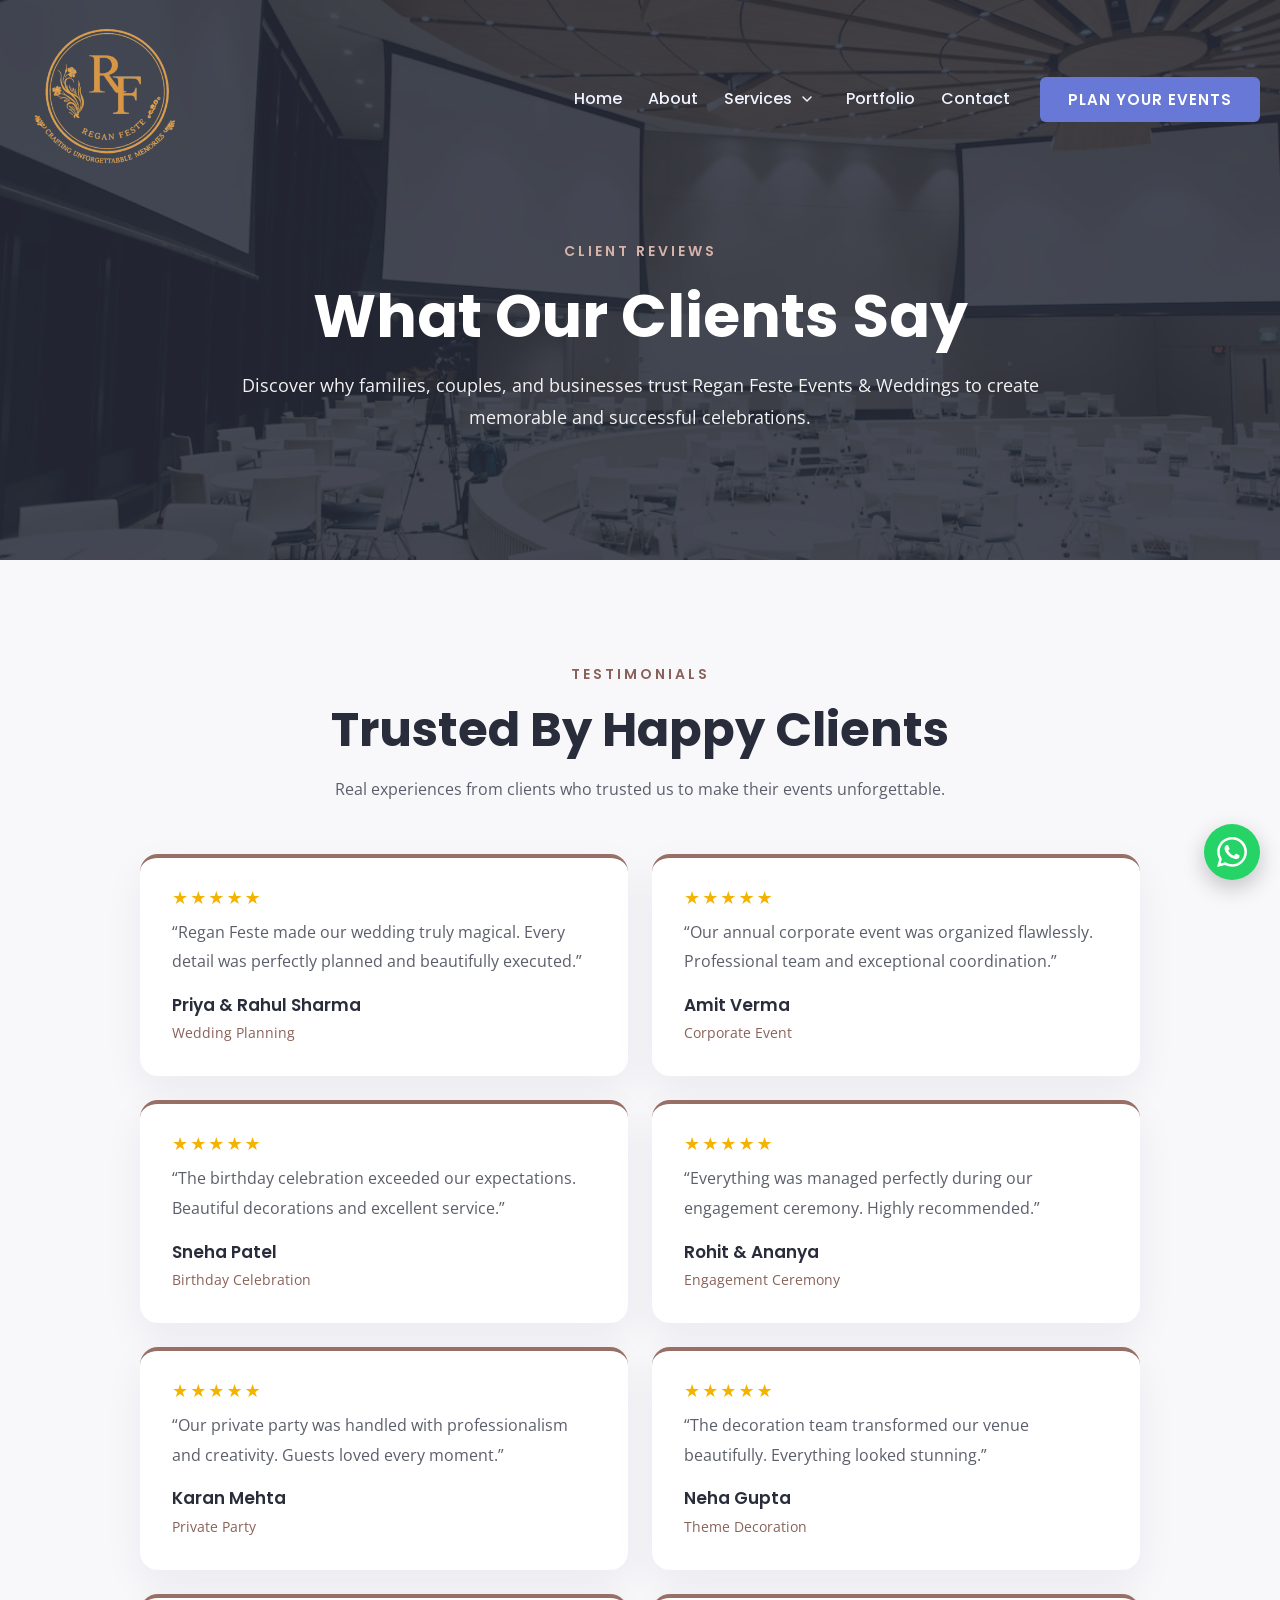
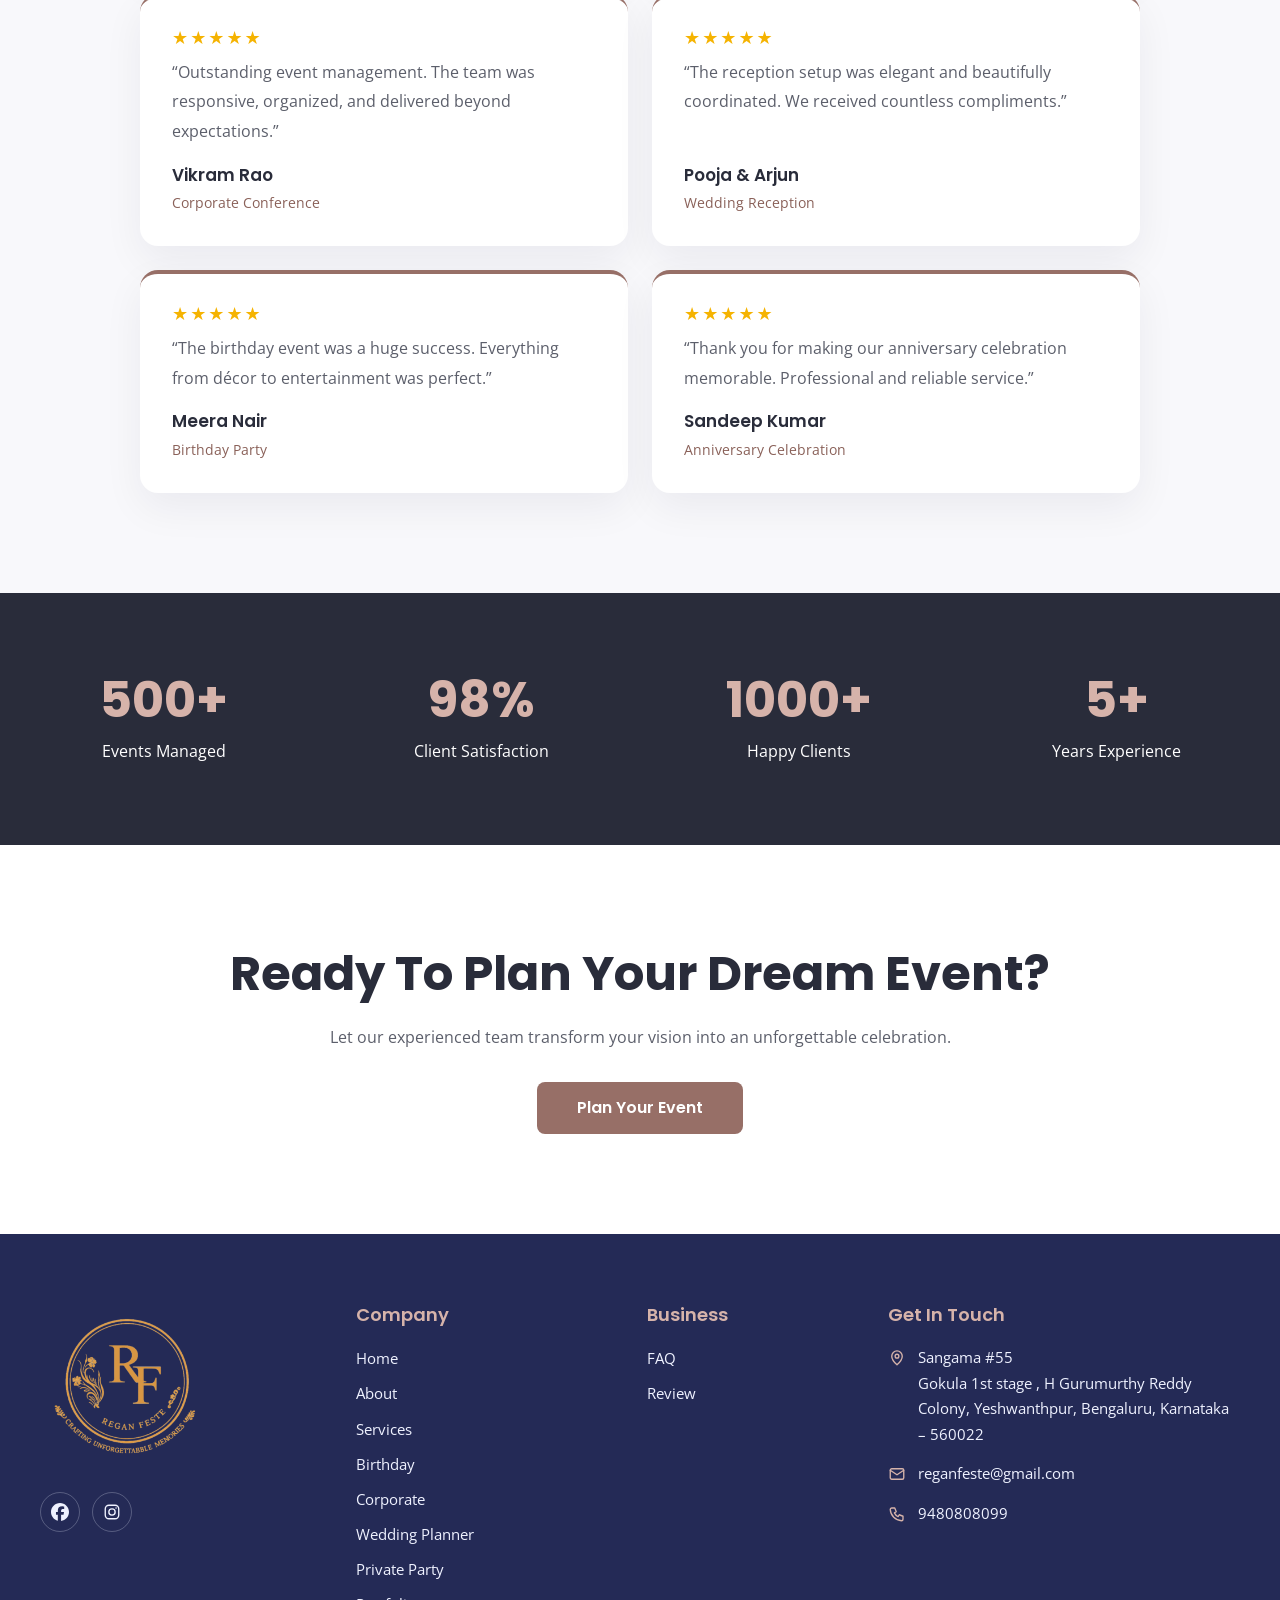
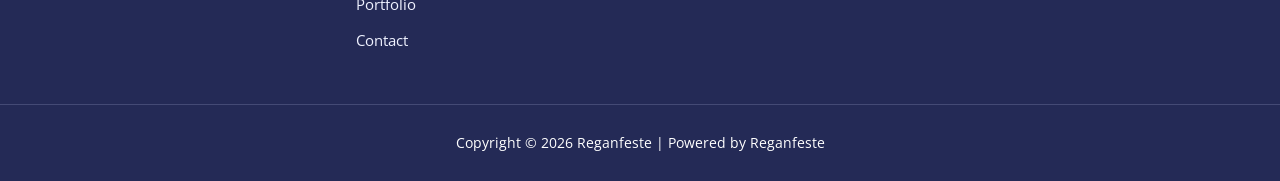
==== review-page/index.html @ 0d7204aa "first commit" ====
<!DOCTYPE html>
<html lang="en">
<head>
  <meta charset="UTF-8">
  <meta name="viewport" content="width=device-width, initial-scale=1">
  <title>Client Reviews | Regan Feste Events &amp; Weddings</title>
  <meta name="description" content="Read client reviews of Regan Feste Events &amp; Weddings – discover why families, couples, and businesses trust us to create memorable and successful celebrations.">
  <link rel="canonical" href="https://reganfeste.in/review-page/">
  <meta name="theme-color" content="#242a56">

  <meta property="og:type" content="website">
  <meta property="og:site_name" content="Reganfeste">
  <meta property="og:url" content="https://reganfeste.in/review-page/">
  <meta property="og:title" content="Client Reviews | Regan Feste Events &amp; Weddings">
  <meta property="og:description" content="Discover why families, couples, and businesses trust Regan Feste Events &amp; Weddings to create memorable and successful celebrations.">
  <meta property="og:image" content="../assets/images/corporate/corporate-solutions.jpg">

  <link rel="icon" type="image/png" href="../assets/images/logo-reganfeste-150.png">
  <link rel="apple-touch-icon" href="../assets/images/logo-reganfeste-150.png">

  <link rel="preconnect" href="https://fonts.googleapis.com">
  <link rel="preconnect" href="https://fonts.gstatic.com" crossorigin>
  <link href="https://fonts.googleapis.com/css2?family=Open+Sans:wght@400;600&family=Poppins:wght@500;600;700&display=swap" rel="stylesheet">

  <link rel="preload" as="image" href="../assets/images/corporate/corporate-solutions.jpg">
  <link rel="stylesheet" href="../css/style.css">
  <script>document.documentElement.classList.add('js');</script>
</head>
<body>
  <a class="skip-link" href="#main">Skip to content</a>

  <!-- ================= HEADER ================= -->
  <header class="site-header" id="top">
    <div class="container header-inner">
      <a class="brand" href="../index.html" aria-label="Regan Feste – home">
        <img src="../assets/images/logo-reganfeste.png" width="300" height="300" alt="Regan Feste logo – Crafting Unforgettable Memories">
      </a>

      <nav class="main-nav" id="main-nav" aria-label="Primary">
        <div class="nav-panel-head">
          <img src="../assets/images/logo-reganfeste-150.png" width="150" height="150" alt="" class="nav-panel-logo">
          <button class="nav-close" type="button" aria-label="Close menu">
            <svg viewBox="0 0 24 24" aria-hidden="true"><path d="M6 6l12 12M18 6L6 18"/></svg>
          </button>
        </div>
        <ul class="nav-list">
          <li><a href="../index.html">Home</a></li>
          <li><a href="../about.html">About</a></li>
          <li class="has-dropdown">
            <a href="../index.html#services">Services</a>
            <button class="dropdown-toggle" type="button" aria-expanded="false" aria-controls="services-menu" aria-label="Show Services submenu">
              <svg viewBox="0 0 24 24" aria-hidden="true"><path d="M6 9l6 6 6-6"/></svg>
            </button>
            <ul class="dropdown" id="services-menu">
              <li><a href="../birthday.html">Birthday</a></li>
              <li><a href="../corporate.html">Corporate</a></li>
              <li><a href="../wedding-planner/">Wedding Planner</a></li>
              <li><a href="../private-party.html">Private Party</a></li>
            </ul>
          </li>
          <li><a href="../portfolio.html">Portfolio</a></li>
          <li><a href="../contact.html">Contact</a></li>
        </ul>
        <a class="btn btn-primary nav-cta" href="../contact.html">Plan Your Events</a>
      </nav>

      <button class="nav-toggle" type="button" aria-expanded="false" aria-controls="main-nav" aria-label="Open menu">
        <span></span><span></span><span></span>
      </button>
    </div>
  </header>
  <div class="nav-backdrop" hidden></div>

        <main id="main">

    <!-- ================= REVIEWS HERO ================= -->
    <section class="service-hero service-hero--reviews" aria-labelledby="reviews-title">
      <div class="service-hero-content">
        <span class="eyebrow eyebrow-on-dark">CLIENT REVIEWS</span>
        <h1 id="reviews-title">What Our Clients Say</h1>
        <p>Discover why families, couples, and businesses trust Regan Feste Events &amp; Weddings to create memorable and successful celebrations.</p>
      </div>
    </section>

    <!-- ================= TESTIMONIALS ================= -->
    <section class="reviews-section" aria-labelledby="trusted-title">
      <div class="container">
        <header class="section-title reveal">
          <span class="eyebrow">TESTIMONIALS</span>
          <h2 id="trusted-title">Trusted By Happy Clients</h2>
          <p>Real experiences from clients who trusted us to make their events unforgettable.</p>
        </header>
        <div class="review-grid">
          <figure class="review-card reveal" style="--d:0">
            <p class="review-stars" role="img" aria-label="Rated 5 out of 5">★★★★★</p>
            <blockquote class="review-text"><p>&ldquo;Regan Feste made our wedding truly magical. Every detail was perfectly planned and beautifully executed.&rdquo;</p></blockquote>
            <figcaption>
              <h3 class="review-author">Priya &amp; Rahul Sharma</h3>
              <span class="review-category">Wedding Planning</span>
            </figcaption>
          </figure>
          <figure class="review-card reveal" style="--d:1">
            <p class="review-stars" role="img" aria-label="Rated 5 out of 5">★★★★★</p>
            <blockquote class="review-text"><p>&ldquo;Our annual corporate event was organized flawlessly. Professional team and exceptional coordination.&rdquo;</p></blockquote>
            <figcaption>
              <h3 class="review-author">Amit Verma</h3>
              <span class="review-category">Corporate Event</span>
            </figcaption>
          </figure>
          <figure class="review-card reveal" style="--d:0">
            <p class="review-stars" role="img" aria-label="Rated 5 out of 5">★★★★★</p>
            <blockquote class="review-text"><p>&ldquo;The birthday celebration exceeded our expectations. Beautiful decorations and excellent service.&rdquo;</p></blockquote>
            <figcaption>
              <h3 class="review-author">Sneha Patel</h3>
              <span class="review-category">Birthday Celebration</span>
            </figcaption>
          </figure>
          <figure class="review-card reveal" style="--d:1">
            <p class="review-stars" role="img" aria-label="Rated 5 out of 5">★★★★★</p>
            <blockquote class="review-text"><p>&ldquo;Everything was managed perfectly during our engagement ceremony. Highly recommended.&rdquo;</p></blockquote>
            <figcaption>
              <h3 class="review-author">Rohit &amp; Ananya</h3>
              <span class="review-category">Engagement Ceremony</span>
            </figcaption>
          </figure>
          <figure class="review-card reveal" style="--d:0">
            <p class="review-stars" role="img" aria-label="Rated 5 out of 5">★★★★★</p>
            <blockquote class="review-text"><p>&ldquo;Our private party was handled with professionalism and creativity. Guests loved every moment.&rdquo;</p></blockquote>
            <figcaption>
              <h3 class="review-author">Karan Mehta</h3>
              <span class="review-category">Private Party</span>
            </figcaption>
          </figure>
          <figure class="review-card reveal" style="--d:1">
            <p class="review-stars" role="img" aria-label="Rated 5 out of 5">★★★★★</p>
            <blockquote class="review-text"><p>&ldquo;The decoration team transformed our venue beautifully. Everything looked stunning.&rdquo;</p></blockquote>
            <figcaption>
              <h3 class="review-author">Neha Gupta</h3>
              <span class="review-category">Theme Decoration</span>
            </figcaption>
          </figure>
          <figure class="review-card reveal" style="--d:0">
            <p class="review-stars" role="img" aria-label="Rated 5 out of 5">★★★★★</p>
            <blockquote class="review-text"><p>&ldquo;Outstanding event management. The team was responsive, organized, and delivered beyond expectations.&rdquo;</p></blockquote>
            <figcaption>
              <h3 class="review-author">Vikram Rao</h3>
              <span class="review-category">Corporate Conference</span>
            </figcaption>
          </figure>
          <figure class="review-card reveal" style="--d:1">
            <p class="review-stars" role="img" aria-label="Rated 5 out of 5">★★★★★</p>
            <blockquote class="review-text"><p>&ldquo;The reception setup was elegant and beautifully coordinated. We received countless compliments.&rdquo;</p></blockquote>
            <figcaption>
              <h3 class="review-author">Pooja &amp; Arjun</h3>
              <span class="review-category">Wedding Reception</span>
            </figcaption>
          </figure>
          <figure class="review-card reveal" style="--d:0">
            <p class="review-stars" role="img" aria-label="Rated 5 out of 5">★★★★★</p>
            <blockquote class="review-text"><p>&ldquo;The birthday event was a huge success. Everything from décor to entertainment was perfect.&rdquo;</p></blockquote>
            <figcaption>
              <h3 class="review-author">Meera Nair</h3>
              <span class="review-category">Birthday Party</span>
            </figcaption>
          </figure>
          <figure class="review-card reveal" style="--d:1">
            <p class="review-stars" role="img" aria-label="Rated 5 out of 5">★★★★★</p>
            <blockquote class="review-text"><p>&ldquo;Thank you for making our anniversary celebration memorable. Professional and reliable service.&rdquo;</p></blockquote>
            <figcaption>
              <h3 class="review-author">Sandeep Kumar</h3>
              <span class="review-category">Anniversary Celebration</span>
            </figcaption>
          </figure>
        </div>
      </div>
    </section>

    <!-- ================= STATISTICS ================= -->
    <section class="review-stats" aria-label="Regan Feste in numbers">
      <dl class="container review-stats-grid">
        <div class="review-stat reveal" style="--d:0">
          <dt>Events Managed</dt>
          <dd>500+</dd>
        </div>
        <div class="review-stat reveal" style="--d:1">
          <dt>Client Satisfaction</dt>
          <dd>98%</dd>
        </div>
        <div class="review-stat reveal" style="--d:2">
          <dt>Happy Clients</dt>
          <dd>1000+</dd>
        </div>
        <div class="review-stat reveal" style="--d:3">
          <dt>Years Experience</dt>
          <dd>5+</dd>
        </div>
      </dl>
    </section>

    <!-- ================= CTA ================= -->
    <section class="review-cta" aria-labelledby="review-cta-title">
      <div class="container reveal">
        <h2 id="review-cta-title">Ready To Plan Your Dream Event?</h2>
        <p>Let our experienced team transform your vision into an unforgettable celebration.</p>
        <a class="btn btn-accent btn-sentence" href="../contact.html">Plan Your Event</a>
      </div>
    </section>
  </main>

  <!-- ================= FOOTER ================= -->
  <footer class="site-footer">
    <div class="container footer-grid">
      <div class="footer-brand">
        <a href="../index.html" aria-label="Regan Feste – home">
          <img src="../assets/images/logo-reganfeste.png" width="300" height="300" alt="Regan Feste logo" loading="lazy">
        </a>
        <ul class="social" aria-label="Social media">
          <li>
            <a href="https://www.facebook.com/reganfeste/?rdid=h6f2K1S5hXUzIHAX" target="_blank" rel="noopener noreferrer" aria-label="Regan Feste on Facebook">
              <svg viewBox="0 0 24 24" aria-hidden="true" class="fill"><path d="M9.101 23.691v-7.98H6.627v-3.667h2.474v-1.58c0-4.085 1.848-5.978 5.858-5.978.401 0 .955.042 1.468.103a8.68 8.68 0 0 1 1.141.195v3.325a8.623 8.623 0 0 0-.653-.036 26.805 26.805 0 0 0-.733-.009c-.707 0-1.259.096-1.675.309a1.686 1.686 0 0 0-.679.622c-.258.42-.374.995-.374 1.752v1.297h3.919l-.386 2.103-.287 1.564h-3.246v8.245C19.396 23.238 24 18.179 24 12.044c0-6.627-5.373-12-12-12s-12 5.373-12 12c0 5.628 3.874 10.35 9.101 11.647Z"/></svg>
            </a>
          </li>
          <li>
            <a href="https://www.instagram.com/reganfeste.events?utm_source=qr&amp;igsh=cGJrNzNneGJlZGYz" target="_blank" rel="noopener noreferrer" aria-label="Regan Feste on Instagram">
              <svg viewBox="0 0 24 24" aria-hidden="true"><rect x="3" y="3" width="18" height="18" rx="5"/><circle cx="12" cy="12" r="4.2"/><circle cx="17.4" cy="6.6" r="1" class="dot"/></svg>
            </a>
          </li>
        </ul>
      </div>

      <nav class="footer-col" aria-labelledby="ft-company">
        <h2 id="ft-company">Company</h2>
        <ul>
          <li><a href="../index.html">Home</a></li>
          <li><a href="../about.html">About</a></li>
          <li><a href="../index.html#services">Services</a></li>
          <li><a href="../birthday.html">Birthday</a></li>
          <li><a href="../corporate.html">Corporate</a></li>
          <li><a href="../wedding-planner/">Wedding Planner</a></li>
          <li><a href="../private-party.html">Private Party</a></li>
          <li><a href="../portfolio.html">Portfolio</a></li>
          <li><a href="../contact.html">Contact</a></li>
        </ul>
      </nav>

      <nav class="footer-col" aria-labelledby="ft-business">
        <h2 id="ft-business">Business</h2>
        <ul>
          <li><a href="../faq.html">FAQ</a></li>
          <li><a href="./" aria-current="page">Review</a></li>
        </ul>
      </nav>

      <div class="footer-col">
        <h2>Get In Touch</h2>
        <address>
          <p class="contact-line">
            <svg viewBox="0 0 24 24" aria-hidden="true"><path d="M12 21s-7-6.2-7-11.5A7 7 0 0 1 19 9.5C19 14.8 12 21 12 21z"/><circle cx="12" cy="9.5" r="2.5"/></svg>
            <span>Sangama #55<br>Gokula 1st stage , H Gurumurthy Reddy Colony, Yeshwanthpur, Bengaluru, Karnataka – 560022</span>
          </p>
          <p class="contact-line">
            <svg viewBox="0 0 24 24" aria-hidden="true"><rect x="3" y="5" width="18" height="14" rx="2"/><path d="M3 7l9 6 9-6"/></svg>
            <a href="mailto:reganfeste@gmail.com">reganfeste@gmail.com</a>
          </p>
          <p class="contact-line">
            <svg viewBox="0 0 24 24" aria-hidden="true"><path d="M5 4h4l2 5-2.5 1.5a11 11 0 0 0 5 5L15 13l5 2v4a2 2 0 0 1-2 2A16 16 0 0 1 3 6a2 2 0 0 1 2-2"/></svg>
            <a href="tel:+919480808099">9480808099</a>
          </p>
        </address>
      </div>
    </div>

    <div class="footer-bottom">
      <div class="container">
        <p>Copyright © 2026 Reganfeste | Powered by Reganfeste</p>
      </div>
    </div>
  </footer>

  <!-- ================= FLOATING WHATSAPP ================= -->
  <a class="whatsapp-float" href="https://api.whatsapp.com/send?phone=919480808099&amp;text=Hello%20Regan%20Feste,%20I%20am%20interested%20in%20your%20event%20services." target="_blank" rel="noopener" aria-label="Chat with Regan Feste on WhatsApp">
    <svg viewBox="0 0 24 24" aria-hidden="true"><path d="M17.472 14.382c-.297-.149-1.758-.867-2.03-.967-.273-.099-.471-.148-.67.15-.197.297-.767.966-.94 1.164-.173.199-.347.223-.644.075-.297-.15-1.255-.463-2.39-1.475-.883-.788-1.48-1.761-1.653-2.059-.173-.297-.018-.458.13-.606.134-.133.298-.347.446-.52.149-.174.198-.298.298-.497.099-.198.05-.371-.025-.52-.075-.149-.669-1.612-.916-2.207-.242-.579-.487-.5-.669-.51-.173-.008-.371-.01-.57-.01-.198 0-.52.074-.792.372-.272.297-1.04 1.016-1.04 2.479 0 1.462 1.065 2.875 1.213 3.074.149.198 2.096 3.2 5.077 4.487.709.306 1.262.489 1.694.625.712.227 1.36.195 1.871.118.571-.085 1.758-.719 2.006-1.413.248-.694.248-1.289.173-1.413-.074-.124-.272-.198-.57-.347m-5.421 7.403h-.004a9.87 9.87 0 0 1-5.031-1.378l-.361-.214-3.741.982.998-3.648-.235-.374a9.86 9.86 0 0 1-1.51-5.26c.001-5.45 4.436-9.884 9.888-9.884 2.64 0 5.122 1.03 6.988 2.898a9.825 9.825 0 0 1 2.893 6.994c-.003 5.45-4.437 9.884-9.885 9.884m8.413-18.297A11.815 11.815 0 0 0 12.05 0C5.495 0 .16 5.335.157 11.892c0 2.096.547 4.142 1.588 5.945L.057 24l6.305-1.654a11.882 11.882 0 0 0 5.683 1.448h.005c6.554 0 11.89-5.335 11.893-11.893a11.821 11.821 0 0 0-3.48-8.413Z"/></svg>
  </a>

  <script src="../js/script.js" defer></script>
</body>
</html>
---- css/style.css ----
/* =========================================================
   Regan Feste – Homepage
   Colours taken from the live site's theme palette
   ========================================================= */

:root {
  --rf-navy: #242a56;        /* hero overlay, footer */
  --rf-dark: #292c3a;        /* headings, CTA, card overlays */
  --rf-ink: #0e0e30;         /* deepest navy */
  --rf-light: #f8f8fb;       /* soft section background */
  --rf-tint: #eff2ff;        /* light text on navy */
  --rf-accent: #976f67;      /* dusty rose – buttons, borders */
  --rf-accent-text: #8a6159; /* accent for small text on light bg (AA contrast) */
  --rf-accent-soft: #d6b3aa; /* accent for text on dark bg */
  --rf-button: #6878d6;      /* periwinkle header button */
  --rf-button-hover: #4d61d6;
  --rf-whatsapp: #25d366;
  --rf-white: #ffffff;
  --rf-text: #5c5f6b;
  --rf-border: #e3e3ea;

  --font-head: 'Poppins', system-ui, -apple-system, 'Segoe UI', sans-serif;
  --font-body: 'Open Sans', system-ui, -apple-system, 'Segoe UI', sans-serif;

  --radius-lg: 18px;
  --radius-md: 14px;
  --radius-sm: 8px;
  --shadow-soft: 0 15px 40px rgba(20, 22, 45, .06);
  --ease: cubic-bezier(.22, .61, .36, 1);

  --section-y: 100px;
}

/* ---------- Base ---------- */
*, *::before, *::after { box-sizing: border-box; }

html { scroll-behavior: smooth; -webkit-text-size-adjust: 100%; }

body {
  margin: 0;
  font-family: var(--font-body);
  font-size: 16px;
  line-height: 1.7;
  color: var(--rf-text);
  background: var(--rf-white);
  overflow-x: hidden;
}
body.nav-open { overflow: hidden; }

img, svg { display: block; max-width: 100%; }
img { height: auto; }

h1, h2, h3, h4 {
  font-family: var(--font-head);
  color: var(--rf-dark);
  line-height: 1.2;
  margin: 0;
}

p { margin: 0; }
a { color: inherit; }
ul { list-style: none; margin: 0; padding: 0; }

:focus-visible {
  outline: 2px solid var(--rf-button);
  outline-offset: 3px;
  border-radius: 4px;
}

.sr-only {
  position: absolute !important;
  width: 1px; height: 1px;
  padding: 0; margin: -1px;
  overflow: hidden; clip: rect(0 0 0 0);
  white-space: nowrap; border: 0;
}

.skip-link {
  position: absolute;
  left: 16px; top: -60px;
  z-index: 1000;
  padding: 10px 18px;
  background: var(--rf-white);
  color: var(--rf-dark);
  font-weight: 600;
  border-radius: var(--radius-sm);
  text-decoration: none;
  transition: top .2s;
}
.skip-link:focus { top: 16px; }

.container {
  width: calc(100% - 40px);
  max-width: 1300px;
  margin-inline: auto;
}

.section { padding-block: var(--section-y); }
.center { text-align: center; }

/* ---------- Buttons ---------- */
.btn {
  display: inline-flex;
  align-items: center;
  justify-content: center;
  gap: .5em;
  padding: 16px 34px;
  border: 0;
  border-radius: 6px;
  font-family: var(--font-head);
  font-size: 15px;
  font-weight: 600;
  line-height: 1;
  letter-spacing: 1px;
  text-transform: uppercase;
  text-decoration: none;
  cursor: pointer;
  transition: background-color .3s var(--ease), color .3s var(--ease), transform .3s var(--ease), box-shadow .3s var(--ease);
}
.btn:hover { transform: translateY(-2px); }

.btn-primary { background: var(--rf-button); color: var(--rf-white); }
.btn-primary:hover { background: var(--rf-white); color: var(--rf-navy); }

.btn-accent { background: var(--rf-accent); color: var(--rf-white); }
.btn-accent:hover { background: #825c55; box-shadow: 0 10px 24px rgba(151, 111, 103, .3); }

.btn-whatsapp {
  background: var(--rf-whatsapp);
  color: var(--rf-white);
  border-radius: var(--radius-sm);
  text-transform: none;
  letter-spacing: 0;
  font-size: 16px;
  padding: 17px 36px;
}
.btn-whatsapp:hover { background: #1fbb5a; box-shadow: 0 10px 26px rgba(37, 211, 102, .35); }

.btn-block { width: 100%; }

/* ---------- Section titles ---------- */
.section-title {
  text-align: center;
  max-width: 900px;
  margin: 0 auto 60px;
}
.section-title h2 {
  font-size: 48px;
  font-weight: 700;
  margin: 14px 0 16px;
}
.section-title p { max-width: 760px; margin-inline: auto; color: var(--rf-text); line-height: 1.8; }

.eyebrow {
  display: inline-block;
  font-family: var(--font-head);
  font-size: 14px;
  font-weight: 600;
  letter-spacing: 3px;
  text-transform: uppercase;
  color: var(--rf-accent-text);
}
.eyebrow-on-dark { color: var(--rf-accent-soft); }

/* =========================================================
   HEADER
   ========================================================= */
.site-header {
  position: absolute;
  inset: 0 0 auto 0;
  z-index: 50;
  padding-top: 14px;
}
.header-inner {
  display: flex;
  align-items: center;
  justify-content: space-between;
  gap: 24px;
  max-width: 1400px;
}

.brand { flex-shrink: 0; display: block; line-height: 0; }
.brand img { width: 200px; height: auto; }

.main-nav {
  display: flex;
  align-items: center;
  gap: 40px;
}
.nav-panel-head { display: none; }

.nav-list {
  display: flex;
  align-items: center;
  gap: 34px;
}
.nav-list > li { position: relative; display: flex; align-items: center; }
.nav-list > li > a {
  font-family: var(--font-head);
  font-size: 16px;
  font-weight: 500;
  color: var(--rf-tint);
  text-decoration: none;
  padding: 10px 0;
  position: relative;
  transition: color .25s;
}
.nav-list > li > a::after {
  content: "";
  position: absolute;
  left: 0; right: 0; bottom: 4px;
  height: 2px;
  background: var(--rf-accent-soft);
  transform: scaleX(0);
  transform-origin: left;
  transition: transform .3s var(--ease);
}
.nav-list > li > a:hover,
.nav-list > li > a[aria-current="page"] { color: var(--rf-white); }
.nav-list > li > a:hover::after,
.nav-list > li > a[aria-current="page"]::after { transform: scaleX(1); }

.dropdown-toggle {
  display: inline-grid;
  place-items: center;
  width: 26px; height: 26px;
  margin-left: 2px;
  padding: 0;
  background: none;
  border: 0;
  color: var(--rf-tint);
  cursor: pointer;
  border-radius: 4px;
}
.dropdown-toggle svg,
.nav-close svg {
  width: 16px; height: 16px;
  fill: none; stroke: currentColor; stroke-width: 2.2; stroke-linecap: round; stroke-linejoin: round;
  transition: transform .3s var(--ease);
}
.has-dropdown.is-open .dropdown-toggle svg { transform: rotate(180deg); }

.dropdown {
  position: absolute;
  top: calc(100% + 6px);
  left: -18px;
  min-width: 220px;
  padding: 10px 0;
  background: var(--rf-white);
  border-radius: 10px;
  box-shadow: 0 18px 40px rgba(14, 14, 48, .18);
  opacity: 0;
  visibility: hidden;
  transform: translateY(8px);
  transition: opacity .25s var(--ease), transform .25s var(--ease), visibility .25s;
}
.dropdown::before { /* hover bridge so the menu doesn't close in the gap */
  content: "";
  position: absolute;
  left: 0; right: 0; top: -12px; height: 12px;
}
.dropdown a {
  display: block;
  padding: 10px 22px;
  font-family: var(--font-head);
  font-size: 15px;
  font-weight: 500;
  color: var(--rf-dark);
  text-decoration: none;
  transition: background-color .2s, color .2s, padding-left .2s;
}
.dropdown a:hover,
.dropdown a:focus-visible { background: var(--rf-tint); color: var(--rf-button-hover); padding-left: 26px; outline-offset: -2px; }

@media (hover: hover) and (min-width: 1081px) {
  .has-dropdown:hover .dropdown { opacity: 1; visibility: visible; transform: none; }
}
.has-dropdown.is-open .dropdown { opacity: 1; visibility: visible; transform: none; }

.nav-cta { padding: 15px 28px; }

.nav-toggle {
  display: none;
  width: 46px; height: 46px;
  padding: 11px;
  border: 1px solid rgba(239, 242, 255, .35);
  border-radius: 10px;
  background: rgba(36, 42, 86, .35);
  cursor: pointer;
  flex-direction: column;
  justify-content: space-between;
}
.nav-toggle span {
  display: block;
  height: 2px;
  border-radius: 2px;
  background: var(--rf-white);
}
.nav-backdrop { display: none; }

/* =========================================================
   HERO
   ========================================================= */
.hero {
  position: relative;
  min-height: 100vh;
  min-height: 100svh;
  display: flex;
  align-items: center;
  justify-content: center;
  overflow: hidden;
  background: var(--rf-navy);
  color: var(--rf-white);
  text-align: center;
}
.hero-slides, .hero-overlay { position: absolute; inset: 0; }
.hero-slide {
  position: absolute;
  inset: 0;
  background-size: cover;
  background-position: center;
  opacity: 0;
  transform: scale(1.04);
  transition: opacity 1.2s ease, transform 6s linear;
}
.hero-slide.is-active { opacity: 1; transform: scale(1); }
.hero-overlay { background: rgba(36, 42, 86, .8); }

.hero-content {
  position: relative;
  z-index: 1;
  max-width: 900px;
  padding-top: 200px;
  padding-bottom: 120px;
}
.hero-title {
  font-size: clamp(44px, 7.4vw, 96px);
  font-weight: 700;
  color: var(--rf-white);
  letter-spacing: 2px;
  line-height: 1.05;
}
.hero-tagline {
  margin-top: 18px;
  font-family: var(--font-head);
  font-size: clamp(18px, 2.4vw, 30px);
  font-weight: 700;
  color: var(--rf-white);
  letter-spacing: 1px;
}
.hero-text {
  max-width: 820px;
  margin: 24px auto 0;
  font-size: clamp(16px, 1.35vw, 18px);
  line-height: 1.85;
  color: var(--rf-tint);
}

.js .hero-title,
.js .hero-tagline,
.js .hero-text { animation: heroIn 1s var(--ease) both; }
.js .hero-tagline { animation-delay: .15s; }
.js .hero-text { animation-delay: .3s; }
@keyframes heroIn {
  from { opacity: 0; transform: translateY(24px); }
  to   { opacity: 1; transform: none; }
}

/* =========================================================
   SERVICES
   ========================================================= */
.services { background: var(--rf-light); }

.services-grid {
  display: grid;
  grid-template-columns: repeat(3, 1fr);
  gap: 30px;
}
.service-card {
  position: relative;
  height: 420px;
  overflow: hidden;
  border-radius: var(--radius-lg);
  background: var(--rf-dark);
  isolation: isolate;
}
.service-card img {
  position: absolute;
  inset: 0;
  width: 100%;
  height: 100%;
  object-fit: cover;
  transition: transform .8s var(--ease);
}
.service-card:hover img,
.service-card:focus-within img { transform: scale(1.1); }

.service-overlay {
  position: absolute;
  inset: auto 0 0 0;
  padding: 90px 30px 30px;
  color: var(--rf-white);
  background: linear-gradient(to top, rgba(41, 44, 58, .96) 0%, rgba(41, 44, 58, .75) 55%, rgba(41, 44, 58, 0) 100%);
  transition: padding-bottom .4s var(--ease);
}
.service-card:hover .service-overlay,
.service-card:focus-within .service-overlay { padding-bottom: 38px; }
.service-overlay h3 {
  font-size: 26px;
  font-weight: 700;
  color: var(--rf-white);
  margin-bottom: 10px;
}
.service-overlay p {
  color: rgba(255, 255, 255, .9);
  line-height: 1.7;
  margin-bottom: 16px;
}
.learn-more {
  display: inline-flex;
  gap: 6px;
  font-family: var(--font-head);
  font-weight: 600;
  color: var(--rf-accent-soft);
  text-decoration: none;
  transition: color .25s, gap .25s;
}
.learn-more::after { /* whole card clickable */
  content: "";
  position: absolute;
  inset: -400px -30px -30px; /* covers card area above overlay */
}
.learn-more:hover { color: var(--rf-white); gap: 10px; }

/* =========================================================
   PORTFOLIO
   ========================================================= */
.portfolio { background: var(--rf-white); padding-bottom: 90px; }

.portfolio-grid {
  display: grid;
  grid-template-columns: repeat(3, 1fr);
  gap: 30px;
  margin-bottom: 50px;
}
.portfolio-item {
  margin: 0;
  overflow: hidden;
  border-radius: var(--radius-md);
  aspect-ratio: 4 / 3;
  background: var(--rf-light);
  box-shadow: var(--shadow-soft);
}
.portfolio-item img {
  width: 100%;
  height: 100%;
  object-fit: cover;
  transition: transform .8s var(--ease);
}
.portfolio-item:hover img { transform: scale(1.07); }

/* =========================================================
   CLIENT TESTIMONIALS – VISUAL
   ========================================================= */
.testimonial-hero {
  position: relative;
  display: flex;
  align-items: center;
  min-height: 60vh;
  padding-block: 120px;
  text-align: center;
  background:
    linear-gradient(rgba(36, 42, 86, .85), rgba(41, 44, 58, .85)),
    url('../assets/images/testimonials-bg.jpg') center / cover no-repeat;
}
.testimonial-hero-content { max-width: 860px; }
.testimonial-hero h2 {
  color: var(--rf-white);
  font-size: 58px;
  font-weight: 700;
  margin: 16px 0;
}
.testimonial-hero p {
  color: #f1f1f1;
  font-size: 18px;
  line-height: 1.8;
}

/* =========================================================
   TESTIMONIAL CARDS
   ========================================================= */
.testimonials { background: var(--rf-light); }

.testimonial-grid {
  display: grid;
  grid-template-columns: repeat(3, 1fr);
  gap: 30px;
}
.testimonial-card {
  margin: 0;
  display: flex;
  flex-direction: column;
  padding: 40px;
  background: var(--rf-white);
  border: 1px solid var(--rf-border);
  border-top: 4px solid var(--rf-accent);
  border-radius: var(--radius-lg);
  box-shadow: var(--shadow-soft);
  transition: transform .4s var(--ease), box-shadow .4s var(--ease);
}
.testimonial-card:hover {
  transform: translateY(-8px);
  box-shadow: 0 22px 50px rgba(20, 22, 45, .1);
}
.quote {
  font-size: 44px;
  line-height: 1;
  color: var(--rf-accent);
  margin-bottom: 18px;
}
.testimonial-card blockquote { margin: 0 0 26px; flex: 1; }
.testimonial-card blockquote p { color: #555; line-height: 1.9; }
.testimonial-card figcaption strong {
  display: block;
  font-family: var(--font-head);
  font-size: 19px;
  font-weight: 700;
  color: var(--rf-dark);
}
.testimonial-card figcaption span {
  display: block;
  margin-top: 4px;
  font-size: 14px;
  letter-spacing: 1px;
  color: var(--rf-accent-text);
}

/* =========================================================
   CTA
   ========================================================= */
.cta {
  background: var(--rf-dark);
  padding-block: 90px;
  text-align: center;
}
.cta-inner { max-width: 760px; }
.cta h2 { color: var(--rf-white); font-size: 42px; font-weight: 700; }
.cta p {
  color: #d8d8d8;
  line-height: 1.8;
  margin: 20px auto 32px;
  max-width: 640px;
}

/* =========================================================
   LEADERSHIP
   ========================================================= */
.leadership { background: var(--rf-white); }

.leaders {
  display: grid;
  grid-template-columns: repeat(2, 1fr);
  gap: 60px;
  max-width: 1100px;
  margin-inline: auto;
}
.leader { text-align: center; }
.leader-photo {
  width: 230px;
  aspect-ratio: 3 / 4;
  margin: 0 auto 26px;
  border-radius: 50%;
  overflow: hidden;
  border: 6px solid var(--rf-white);
  box-shadow: 0 0 0 1px var(--rf-border), 0 18px 40px rgba(20, 22, 45, .12);
}
.leader-photo img {
  width: 100%;
  height: 100%;
  object-fit: cover;
  object-position: center 20%;
  transition: transform .8s var(--ease);
}
.leader:hover .leader-photo img { transform: scale(1.05); }
.leader h3 { font-size: 28px; font-weight: 700; }
.leader-role {
  margin: 6px 0 18px;
  font-family: var(--font-head);
  font-size: 13px;
  font-weight: 600;
  letter-spacing: 2px;
  text-transform: uppercase;
  color: var(--rf-accent-text);
}
.leader-bio {
  max-width: 470px;
  margin-inline: auto;
  font-size: 15px;
  line-height: 1.85;
}

/* =========================================================
   BOOKING FORM
   ========================================================= */
.booking { background: var(--rf-light); padding-block: 90px; }

.form-card {
  max-width: 760px;
  margin-inline: auto;
  padding: 48px;
  background: var(--rf-white);
  border-radius: 16px;
  box-shadow: 0 15px 40px rgba(20, 22, 45, .08);
}
.form-card h2 { text-align: center; font-size: 36px; font-weight: 700; }
.form-intro { text-align: center; margin: 10px 0 32px; }

.event-form { display: grid; gap: 18px; }
.form-row { display: grid; grid-template-columns: 1fr 1fr; gap: 18px; }
.field { display: grid; gap: 6px; min-width: 0; }
.field label {
  font-family: var(--font-head);
  font-size: 14px;
  font-weight: 500;
  color: var(--rf-dark);
}
.field label span { color: var(--rf-accent); }

.field input,
.field select,
.field textarea {
  width: 100%;
  padding: 14px 16px;
  font: inherit;
  font-size: 16px;
  color: var(--rf-dark);
  background: var(--rf-white);
  border: 1px solid #d9d9e1;
  border-radius: var(--radius-sm);
  transition: border-color .2s, box-shadow .2s;
  -webkit-appearance: none;
  appearance: none;
}
.field input::placeholder, .field textarea::placeholder { color: #9a9cab; }
.field textarea { min-height: 120px; resize: vertical; }
.field input[type="date"] { min-height: 52px; }
.field input:focus,
.field select:focus,
.field textarea:focus {
  outline: none;
  border-color: var(--rf-accent);
  box-shadow: 0 0 0 3px rgba(151, 111, 103, .18);
}
.field.has-error input,
.field.has-error select { border-color: #c0392b; }
.field-error { font-size: 13px; color: #b03a2e; min-height: 0; }
.field-error:empty { display: none; }

.select-wrap { position: relative; }
.select-wrap::after {
  content: "";
  position: absolute;
  right: 18px; top: 50%;
  width: 8px; height: 8px;
  border-right: 2px solid var(--rf-dark);
  border-bottom: 2px solid var(--rf-dark);
  transform: translateY(-70%) rotate(45deg);
  pointer-events: none;
}
.select-wrap select { padding-right: 44px; cursor: pointer; }

.event-form .btn { margin-top: 6px; padding-block: 17px; }
.form-status { text-align: center; font-weight: 600; }
.form-status:empty { display: none; }
.form-status.is-success { color: #1e7b47; }
.form-status.is-error { color: #b03a2e; }

/* =========================================================
   FOOTER
   ========================================================= */
.site-footer {
  background: var(--rf-navy);
  color: var(--rf-tint);
  padding-top: 70px;
}
.footer-grid {
  display: grid;
  grid-template-columns: 1.1fr 1fr .8fr 1.4fr;
  gap: 40px;
  max-width: 1200px;
  padding-bottom: 50px;
}
.footer-brand img { width: 170px; height: auto; }
.social { display: flex; gap: 12px; margin-top: 18px; }
.social a {
  display: grid;
  place-items: center;
  width: 40px; height: 40px;
  border-radius: 50%;
  border: 1px solid rgba(239, 242, 255, .25);
  color: var(--rf-tint);
  transition: background-color .25s, color .25s, border-color .25s, transform .25s;
}
.social a:hover { background: var(--rf-accent); border-color: var(--rf-accent); color: var(--rf-white); transform: translateY(-2px); }
.social svg { width: 18px; height: 18px; fill: none; stroke: currentColor; stroke-width: 1.8; }
.social svg.fill { fill: currentColor; stroke: none; }
.social svg .dot { fill: currentColor; stroke: none; }

.footer-col h2 {
  font-size: 18px;
  font-weight: 600;
  color: var(--rf-accent-soft);
  margin-bottom: 20px;
}
.footer-col li + li { margin-top: 8px; }
.footer-col a {
  color: var(--rf-tint);
  text-decoration: none;
  font-size: 15px;
  transition: color .2s, padding-left .2s;
}
.footer-col ul a:hover { color: var(--rf-white); padding-left: 4px; }
.footer-col address { font-style: normal; }
.contact-line {
  display: flex;
  gap: 12px;
  font-size: 15px;
  line-height: 1.7;
}
.contact-line + .contact-line { margin-top: 14px; }
.contact-line svg {
  flex-shrink: 0;
  width: 18px; height: 18px;
  margin-top: 4px;
  fill: none; stroke: var(--rf-accent-soft); stroke-width: 1.8; stroke-linecap: round; stroke-linejoin: round;
}
.contact-line a { overflow-wrap: anywhere; }
.contact-line a:hover { color: var(--rf-white); text-decoration: underline; }

.footer-bottom {
  border-top: 1px solid rgba(81, 86, 129, .72);
  padding-block: 26px;
  text-align: center;
  font-size: 14px;
  color: var(--rf-white);
}

/* =========================================================
   FLOATING WHATSAPP
   ========================================================= */
.whatsapp-float {
  position: fixed;
  right: 20px;
  bottom: 20px;
  z-index: 90;
  display: grid;
  place-items: center;
  width: 56px; height: 56px;
  border-radius: 50%;
  background: var(--rf-whatsapp);
  color: var(--rf-white);
  box-shadow: 0 8px 22px rgba(0, 0, 0, .22);
  transition: transform .3s var(--ease), box-shadow .3s var(--ease);
}
.whatsapp-float svg { width: 30px; height: 30px; fill: currentColor; }
.whatsapp-float:hover { transform: translateY(-3px) scale(1.06); box-shadow: 0 12px 28px rgba(37, 211, 102, .45); }

/* =========================================================
   SCROLL REVEAL (only when JS is running)
   ========================================================= */
.js .reveal {
  opacity: 0;
  transform: translateY(28px);
  transition: opacity .8s var(--ease), transform .8s var(--ease);
  transition-delay: calc(var(--d, 0) * 120ms);
}
.js .reveal.is-visible { opacity: 1; transform: none; }
/* keep the card's own hover transition after it has revealed */
.js .testimonial-card.reveal.is-visible { transition: transform .4s var(--ease), box-shadow .4s var(--ease), opacity .8s var(--ease); transition-delay: 0s; }

/* =========================================================
   RESPONSIVE
   ========================================================= */
@media (min-width: 1600px) {
  .container { max-width: 1360px; }
  .brand img { width: 230px; }
}

@media (max-width: 1280px) {
  .brand img { width: 170px; }
  .nav-list { gap: 26px; }
  .main-nav { gap: 30px; }
}

/* ---- Collapsed navigation ---- */
@media (max-width: 1080px) {
  .site-header { padding-top: 10px; }
  .brand img { width: 120px; }

  .nav-toggle { display: flex; }

  .main-nav {
    position: fixed;
    top: 0; right: 0; bottom: 0;
    z-index: 200;
    width: min(380px, 100%);
    flex-direction: column;
    align-items: stretch;
    gap: 0;
    padding: 20px 24px 32px;
    background: var(--rf-navy);
    overflow-y: auto;
    overscroll-behavior: contain;
    transform: translateX(100%);
    visibility: hidden;
    transition: transform .4s var(--ease), visibility .4s;
  }
  .main-nav.is-open { transform: none; visibility: visible; }

  .nav-panel-head {
    display: flex;
    align-items: center;
    justify-content: space-between;
    margin-bottom: 20px;
  }
  .nav-panel-logo { width: 72px; height: 72px; }
  .nav-close {
    display: grid; place-items: center;
    width: 44px; height: 44px;
    background: rgba(255, 255, 255, .06);
    border: 1px solid rgba(239, 242, 255, .25);
    border-radius: 10px;
    color: var(--rf-white);
    cursor: pointer;
  }
  .nav-close svg { width: 20px; height: 20px; }

  .nav-list { flex-direction: column; align-items: stretch; gap: 0; }
  .nav-list > li {
    flex-wrap: wrap;
    border-bottom: 1px solid rgba(239, 242, 255, .12);
  }
  .nav-list > li > a { flex: 1; padding: 15px 0; font-size: 17px; }
  .nav-list > li > a::after { display: none; }
  .dropdown-toggle { width: 44px; height: 44px; }
  .dropdown-toggle svg { width: 18px; height: 18px; }

  .dropdown {
    position: static;
    flex-basis: 100%;
    min-width: 0;
    padding: 0;
    background: transparent;
    box-shadow: none;
    border-radius: 0;
    opacity: 1;
    visibility: visible;
    transform: none;
    display: none;
  }
  .dropdown::before { display: none; }
  .has-dropdown.is-open .dropdown { display: block; padding-bottom: 10px; }
  .dropdown a { color: var(--rf-tint); padding: 10px 0 10px 18px; font-size: 15px; }
  .dropdown a:hover, .dropdown a:focus-visible { background: rgba(255, 255, 255, .06); color: var(--rf-white); padding-left: 22px; }

  .nav-cta { margin-top: 28px; width: 100%; }

  .nav-backdrop {
    display: block;
    position: fixed;
    inset: 0;
    z-index: 40; /* below .site-header (50), which holds the nav panel */
    background: rgba(14, 14, 48, .55);
    opacity: 0;
    transition: opacity .3s;
  }
  .nav-backdrop.is-visible { opacity: 1; }
  .nav-backdrop[hidden] { display: none; }

  .hero-content { padding-top: 170px; padding-bottom: 100px; }
}

@media (max-width: 991px) {
  :root { --section-y: 80px; }
  .services-grid,
  .testimonial-grid { grid-template-columns: repeat(2, 1fr); }
  .portfolio-grid { grid-template-columns: repeat(2, 1fr); }
  .portfolio-item:last-child { grid-column: 1 / -1; aspect-ratio: 16 / 9; }
  .section-title h2 { font-size: 38px; }
  .testimonial-hero h2 { font-size: 44px; }
  .cta h2 { font-size: 34px; }
  .leaders { gap: 40px; }
  .footer-grid { grid-template-columns: 1fr 1fr; gap: 40px 30px; }
}

@media (max-width: 767px) {
  :root { --section-y: 64px; }
  .container { width: calc(100% - 30px); }

  .brand img { width: 96px; }
  .hero-content { padding-top: 150px; padding-bottom: 80px; }
  .hero-text { line-height: 1.75; }

  .section-title { margin-bottom: 40px; }
  .section-title h2 { font-size: 30px; }
  .eyebrow { font-size: 13px; letter-spacing: 2.5px; }

  .services-grid,
  .testimonial-grid,
  .portfolio-grid,
  .leaders { grid-template-columns: 1fr; }
  .service-card { height: 340px; }
  .service-overlay { padding: 70px 24px 24px; }
  .service-overlay h3 { font-size: 23px; }
  .portfolio-item:last-child { aspect-ratio: 4 / 3; }
  .portfolio { padding-bottom: 64px; }

  .testimonial-hero { min-height: 0; padding-block: 90px; }
  .testimonial-hero h2 { font-size: 32px; }
  .testimonial-hero p { font-size: 16px; }
  .testimonial-card { padding: 32px 26px; }

  .cta { padding-block: 70px; }
  .cta h2 { font-size: 28px; }

  .leader-photo { width: 200px; }
  .leader h3 { font-size: 24px; }

  .booking { padding-block: 64px; }
  .form-card { padding: 32px 20px; border-radius: 14px; }
  .form-card h2 { font-size: 28px; }
  .form-row { grid-template-columns: 1fr; }

  .site-footer { padding-top: 56px; }
  .footer-grid { grid-template-columns: 1fr; gap: 34px; }
  .footer-brand img { width: 140px; }

  .whatsapp-float { right: 16px; bottom: 16px; width: 52px; height: 52px; }
  .whatsapp-float svg { width: 28px; height: 28px; }
}

@media (max-width: 400px) {
  .hero-title { letter-spacing: 1px; }
  .btn { padding-inline: 26px; }
}

/* =========================================================
   REDUCED MOTION
   ========================================================= */
@media (prefers-reduced-motion: reduce) {
  html { scroll-behavior: auto; }
  *, *::before, *::after {
    animation-duration: .01ms !important;
    animation-iteration-count: 1 !important;
    transition-duration: .01ms !important;
    transition-delay: 0s !important;
  }
  .js .reveal { opacity: 1; transform: none; }
  .hero-slide { transform: none !important; }
}

/* =========================================================
   ABOUT PAGE
   Values follow the live /about/ page (Elementor post-19)
   ========================================================= */
.page-hero {
  position: relative;
  display: flex;
  align-items: flex-start;
  justify-content: center;
  min-height: 520px;
  padding: 215px 0 150px; /* bottom leaves room for the overlapping cards */
  text-align: center;
  color: var(--rf-white);
  background:
    linear-gradient(rgba(36, 42, 86, .8), rgba(36, 42, 86, .8)),
    url('../assets/images/hero/hero-4.jpeg') center / cover no-repeat;
  background-color: var(--rf-navy);
}
.page-hero h1 {
  font-size: clamp(38px, 5vw, 60px);
  font-weight: 700;
  color: var(--rf-white);
  letter-spacing: .5px;
}
.page-hero-sub {
  margin-top: 8px;
  font-family: var(--font-head);
  font-size: clamp(18px, 2vw, 24px);
  font-weight: 600;
  color: var(--rf-white);
}
.page-hero-tagline {
  margin-top: 6px;
  font-size: clamp(15px, 1.3vw, 17px);
  color: var(--rf-tint);
}
.js .page-hero-content > * { animation: heroIn .9s var(--ease) both; }
.js .page-hero-content > :nth-child(2) { animation-delay: .12s; }
.js .page-hero-content > :nth-child(3) { animation-delay: .24s; }

/* ---------- Info cards ---------- */
.about-intro {
  background: var(--rf-tint);
  padding-bottom: 90px;
}
.about-cards {
  position: relative;
  z-index: 2;
  display: grid;
  grid-template-columns: repeat(3, 1fr);
  gap: 30px;
  max-width: 1200px;
  margin-top: -110px;
}
.about-card {
  padding: 35px;
  background: var(--rf-white);
  box-shadow: 0 0 40px rgba(36, 42, 86, .15);
  transition: box-shadow .4s var(--ease), transform .4s var(--ease);
}
.about-card:hover {
  transform: translateY(-4px);
  box-shadow: 0 12px 44px rgba(36, 42, 86, .2);
}
.card-accent {
  display: block;
  width: 50px;
  height: 7px;
  margin-bottom: 20px;
  background: var(--rf-button);
}
.about-card h2 {
  font-size: 24px;
  font-weight: 700;
  color: var(--rf-navy);
  margin-bottom: 14px;
}
.about-card p {
  font-size: 15px;
  line-height: 1.75;
  color: var(--rf-text);
}
.about-card p + p { margin-top: 12px; }
.about-card strong { color: var(--rf-navy); }

.check-list li {
  position: relative;
  padding-left: 28px;
  font-size: 15px;
  color: #393a56;
}
.check-list li + li { margin-top: 9px; }
.check-list li::before { /* check mark */
  content: "";
  position: absolute;
  left: 3px; top: 5px;
  width: 6px; height: 11px;
  border-right: 2.5px solid var(--rf-button);
  border-bottom: 2.5px solid var(--rf-button);
  transform: rotate(45deg);
}

/* the card hover transform must not be delayed by the reveal stagger */
.js .about-card.reveal.is-visible { transition: transform .4s var(--ease), box-shadow .4s var(--ease), opacity .8s var(--ease); transition-delay: 0s; }

/* ---------- 6-D process ---------- */
.process {
  padding: 0 0 50px;
  background: linear-gradient(180deg, var(--rf-tint) 0%, var(--rf-white) 100%);
}
.process-title {
  text-align: center;
  font-size: clamp(30px, 3.4vw, 42px);
  font-weight: 700;
  color: var(--rf-navy);
  margin-bottom: 10px;
}
.process-grid {
  list-style: none;
  margin: 0 auto;
  padding: 0;
  max-width: 1200px;
  display: grid;
  grid-template-columns: repeat(3, 1fr);
}
.process-step { padding: 40px; }
.process-num {
  display: block;
  margin-bottom: -54px;
  font-family: var(--font-head);
  font-size: 100px;
  font-weight: 700;
  line-height: 1.2;
  color: rgba(36, 42, 86, .063);
  user-select: none;
}
.process-step h3 {
  position: relative;
  font-size: 20px;
  font-weight: 700;
  color: var(--rf-navy);
  margin-bottom: 10px;
}
.process-step p {
  position: relative;
  font-size: 15px;
  line-height: 1.75;
  color: var(--rf-text);
}

/* ---------- Statistics ---------- */
.stats {
  background: var(--rf-tint);
  padding-block: 80px;
}
.stats-head { text-align: center; margin-bottom: 44px; }
.stats-head h2 {
  font-size: clamp(30px, 3.4vw, 42px);
  font-weight: 700;
  color: var(--rf-navy);
}
.stats-head p { margin-top: 8px; }
.stats-grid {
  display: grid;
  grid-template-columns: repeat(4, 1fr);
  gap: 30px;
  max-width: 1100px;
  margin: 0 auto;
}
.stat {
  display: flex;
  flex-direction: column;
  align-items: center;
  text-align: center;
}
.stat-num {
  order: -1; /* number above its label */
  margin: 0;
  font-family: var(--font-head);
  font-size: 45px;
  font-weight: 500;
  line-height: 1.2;
  color: var(--rf-button);
  font-variant-numeric: tabular-nums;
}
.stat dt {
  margin-top: 6px;
  font-family: var(--font-head);
  font-size: 15px;
  font-weight: 600;
  color: var(--rf-dark);
}

@media (max-width: 1080px) {
  .page-hero { padding-top: 160px; min-height: 460px; }
}

@media (max-width: 991px) {
  .about-cards { grid-template-columns: 1fr 1fr; }
  .about-cards .about-card:last-child { grid-column: 1 / -1; }
  .process-grid { grid-template-columns: repeat(2, 1fr); }
  .process-step { padding: 32px 28px; }
  .stats-grid { grid-template-columns: repeat(2, 1fr); row-gap: 40px; }
  .stat-num { font-size: 40px; }
}

@media (max-width: 767px) {
  .page-hero { padding: 135px 0 140px; min-height: 0; }
  .about-intro { padding-bottom: 60px; }
  .about-cards { grid-template-columns: 1fr; gap: 22px; }
  .about-card { padding: 28px 24px; }
  .process-grid { grid-template-columns: 1fr; }
  .process-step { padding: 26px 6px; }
  .process-num { font-size: 80px; margin-bottom: -44px; }
  .stats { padding-block: 60px; }
  .stats-grid { gap: 32px 16px; }
  .stat-num { font-size: 35px; }
  .stat dt { font-size: 14px; }
}

@media (min-width: 1600px) {
  .page-hero { padding-top: 245px; min-height: 560px; }
}

/* =========================================================
   PORTFOLIO PAGE
   Values follow the live /portfolio-page/ gallery styles
   ========================================================= */
.gallery-hero {
  position: relative;
  display: flex;
  align-items: center;
  justify-content: center;
  height: 50vh;
  min-height: 460px;
  max-height: 620px;
  text-align: center;
  /* the live page shows this image behind both gallery banners */
  background: var(--rf-navy) url('../assets/images/gallery/portfolio-hero.jpg') center / cover no-repeat;
}
.gallery-hero--page { min-height: 520px; padding-top: 150px; } /* clears the overlaid header */
.gallery-hero-overlay {
  position: absolute;
  inset: 0;
  background: rgba(41, 44, 58, .75);
}
.gallery-hero-content {
  position: relative;
  z-index: 1;
  max-width: 900px;
  padding: 20px;
}
.gallery-hero h1,
.gallery-hero h2 {
  margin: 15px 0;
  font-size: 56px;
  font-weight: 700;
  color: var(--rf-white);
}
.gallery-hero p {
  color: #f2f2f2;
  font-size: 18px;
  line-height: 1.8;
}
.js .gallery-hero--page .gallery-hero-content > * { animation: heroIn .9s var(--ease) both; }
.js .gallery-hero--page .gallery-hero-content > p { animation-delay: .15s; }

.gallery-section {
  padding: 80px 20px;
  background: var(--rf-white);
}
.gallery-grid {
  --gallery-max: 1200px;
  max-width: var(--gallery-max);
  margin: auto;
  columns: 3;
  column-gap: 20px;
}
.gallery-grid img {
  display: block;
  width: 100%;
  height: auto;
  margin-bottom: 20px;
  border-radius: 15px;
  box-shadow: 0 10px 30px rgba(0, 0, 0, .08);
  break-inside: avoid;
}
/* hover scale from the live page; applied once the reveal has finished */
.gallery-grid img,
.js .gallery-grid img.reveal.is-visible {
  transition: transform .4s var(--ease), box-shadow .4s var(--ease), opacity .8s var(--ease);
  transition-delay: 0s;
}
.gallery-grid img:hover,
.js .gallery-grid img.reveal.is-visible:hover {
  transform: scale(1.03);
  box-shadow: 0 16px 36px rgba(0, 0, 0, .14);
}

@media (max-width: 1080px) {
  .gallery-hero--page { padding-top: 120px; min-height: 440px; }
}

@media (max-width: 991px) {
  .gallery-grid { columns: 2; }
  .gallery-hero h1,
  .gallery-hero h2 { font-size: 42px; }
  .gallery-hero { min-height: 400px; }
}

@media (max-width: 767px) {
  .gallery-grid { columns: 1; }
  .gallery-hero { height: auto; min-height: 340px; }
  .gallery-hero--page { min-height: 400px; padding-top: 110px; }
  .gallery-hero h1,
  .gallery-hero h2 { font-size: 30px; }
  .gallery-hero p { font-size: 16px; }
  .gallery-section { padding: 50px 15px; }
}

/* =========================================================
   CONTACT PAGE
   Values follow the live /contact/ page (Elementor post-25)
   ========================================================= */
.contact-hero {
  padding: 215px 0 95px; /* top clears the overlaid header */
  text-align: center;
  background:
    linear-gradient(rgba(36, 42, 86, .8), rgba(36, 42, 86, .8)),
    url('../assets/images/hero/hero-3.jpeg') center / cover no-repeat;
  background-color: var(--rf-navy);
}
.contact-hero h1 {
  font-size: clamp(36px, 4.4vw, 56px);
  font-weight: 700;
  color: var(--rf-white);
}
.js .contact-hero h1 { animation: heroIn .9s var(--ease) both; }

.contact-section {
  background: var(--rf-tint);
  padding-block: 100px;
}
.contact-layout {
  display: grid;
  grid-template-columns: minmax(0, 2fr) minmax(0, 1fr);
  align-items: start;
  max-width: 1240px;
}

.consult-title,
.touch h2 {
  font-size: clamp(26px, 2.6vw, 34px);
  font-weight: 700;
  color: var(--rf-navy);
}

.consult-card {
  display: grid;
  grid-template-columns: 1fr 1fr;
  margin-top: 50px;
  background: var(--rf-white);
  border-radius: 4px;
  overflow: hidden;
  box-shadow: 0 10px 30px rgba(208, 216, 234, .35);
}

.contact-form {
  display: flex;
  flex-direction: column;
  gap: 16px;
  padding: 50px;
}
.contact-form input,
.contact-form textarea {
  width: 100%;
  padding: 12px 14px;
  font: inherit;
  font-size: 15px;
  color: var(--rf-dark);
  background: var(--rf-white);
  border: 1px solid #d0d8ea;
  border-radius: 6px;
  transition: border-color .2s, box-shadow .2s;
  -webkit-appearance: none;
  appearance: none;
}
.contact-form textarea { min-height: 120px; resize: vertical; }
.contact-form input::placeholder,
.contact-form textarea::placeholder { color: #8a8fa6; }
.contact-form input:focus,
.contact-form textarea:focus {
  outline: none;
  border-color: var(--rf-button);
  box-shadow: 0 0 0 3px rgba(104, 120, 214, .18);
}
.contact-form .field.has-error input { border-color: #c0392b; }
.contact-submit { padding: 15px 34px; }
.contact-submit:hover { background: var(--rf-button-hover); color: var(--rf-white); }
.contact-form .form-status { text-align: left; font-weight: 600; font-size: 14px; line-height: 1.6; }
.contact-form .form-status a { color: inherit; }

.consult-map { min-height: 460px; background: #e9ecf5; }
.consult-map iframe {
  display: block;
  width: 100%;
  height: 100%;
  min-height: 460px;
  border: 0;
}

.touch { padding-left: 100px; }
.touch h3 {
  margin: 30px 0 14px;
  font-size: 18px;
  font-weight: 600;
  color: var(--rf-navy);
}
.touch h2 + h3 { margin-top: 50px; }
.touch-list li {
  display: flex;
  gap: 12px;
  font-size: 15px;
  line-height: 1.7;
  color: #393a56;
}
.touch-list li + li { margin-top: 14px; }
.touch-list svg {
  flex-shrink: 0;
  width: 20px; height: 20px;
  margin-top: 3px;
  fill: none; stroke: var(--rf-button); stroke-width: 1.8; stroke-linecap: round; stroke-linejoin: round;
}
.touch-list address { font-style: normal; }
.touch-list a { color: #393a56; text-decoration: none; overflow-wrap: anywhere; }
.touch-list a:hover { color: var(--rf-button-hover); text-decoration: underline; }
.call-number {
  display: inline-block;
  font-family: var(--font-head);
  font-size: clamp(28px, 2.6vw, 36px);
  font-weight: 700;
  color: var(--rf-button);
  text-decoration: none;
  transition: color .2s;
}
.call-number:hover { color: var(--rf-button-hover); }

@media (min-width: 1600px) {
  .contact-hero { padding-top: 245px; }
}

@media (max-width: 1080px) {
  .contact-hero { padding: 160px 0 80px; }
  .touch { padding-left: 50px; }
  .contact-form { padding: 36px; }
}

@media (max-width: 991px) {
  .contact-section { padding-block: 70px; }
  .contact-layout { grid-template-columns: 1fr; gap: 60px; }
  .touch { padding-left: 0; }
  .touch h2 + h3 { margin-top: 30px; }
}

@media (max-width: 767px) {
  .contact-hero { padding: 135px 0 60px; }
  .contact-section { padding-block: 56px; }
  .consult-card { grid-template-columns: 1fr; margin-top: 30px; }
  .contact-form { padding: 28px 20px; }
  .consult-map, .consult-map iframe { min-height: 320px; }
  .contact-layout { gap: 48px; }
}

/* =========================================================
   SERVICE PAGES (Birthday first; reusable for the others)
   Values follow the live /birthday/ page styles
   ========================================================= */
/* Services is the active section on service pages */
.nav-list > li > a.is-current { color: var(--rf-white); }
.nav-list > li > a.is-current::after { transform: scaleX(1); }
.dropdown a[aria-current="page"] { color: var(--rf-button-hover); background: var(--rf-tint); }

.service-hero {
  position: relative;
  display: flex;
  align-items: center;
  justify-content: center;
  height: 75vh;
  min-height: 590px;
  max-height: 720px;
  padding: 170px 20px 60px; /* top clears the overlaid header */
  text-align: center;
  background-color: var(--rf-navy);
  background-position: center;
  background-size: cover;
  background-repeat: no-repeat;
}
.service-hero::before {
  content: "";
  position: absolute;
  inset: 0;
  background: rgba(41, 44, 58, .75);
}
.service-hero--birthday { background-image: url('../assets/images/birthday/birthday-hero.jpg'); }
.service-hero--corporate { background-image: url('../assets/images/corporate/corporate-hero.jpg'); }
.service-hero--wedding { background-image: url('../assets/images/wedding/wedding-hero.jpg'); }
.service-hero--party { background-image: url('../assets/images/private-party/private-party-hero.jpg'); }
.service-hero--corporate::before { background: rgba(41, 44, 58, .78); }
/* sentence-case accent button (corporate CTAs) */
.btn-sentence {
  text-transform: none;
  letter-spacing: 0;
  font-size: 16px;
  padding: 18px 40px;
  border-radius: var(--radius-sm);
}
.service-hero-content {
  position: relative;
  z-index: 1;
  max-width: 850px;
}
.service-hero h1 {
  margin: 18px 0;
  font-size: 60px;
  font-weight: 700;
  line-height: 1.15;
  color: var(--rf-white);
}
.service-hero h1 .nowrap-break { display: block; }
.service-hero p {
  color: #f2f2f2;
  font-size: 18px;
  line-height: 1.8;
}
.service-hero .btn { margin-top: 30px; }
.js .service-hero-content > * { animation: heroIn .9s var(--ease) both; }
.js .service-hero-content > :nth-child(2) { animation-delay: .1s; }
.js .service-hero-content > :nth-child(3) { animation-delay: .2s; }
.js .service-hero-content > :nth-child(4) { animation-delay: .3s; }

.service-about { padding: 100px 0; background: var(--rf-white); }
.service-about-grid {
  display: grid;
  grid-template-columns: 1.2fr .8fr;
  gap: 50px;
  align-items: center;
  max-width: 1200px;
}
.service-about-text h2 {
  margin: 15px 0;
  font-size: 42px;
  font-weight: 700;
  color: var(--rf-dark);
  max-width: 560px;
}
.service-about-text p { line-height: 1.9; }
.service-about-text p + p { margin-top: 14px; }
.service-checks { margin-top: 25px; }
.service-checks li {
  position: relative;
  padding: 8px 0 8px 30px;
  color: var(--rf-dark);
  font-weight: 600;
  font-size: 15px;
}
.service-checks li::before { /* ✔ from the live page, drawn in CSS */
  content: "";
  position: absolute;
  left: 4px; top: 13px;
  width: 6px; height: 11px;
  border-right: 2.5px solid var(--rf-accent);
  border-bottom: 2.5px solid var(--rf-accent);
  transform: rotate(45deg);
}
.service-about-image img {
  width: 100%;
  height: auto;
  border-radius: 15px;
  box-shadow: 0 18px 40px rgba(20, 22, 45, .12);
  transition: transform .6s var(--ease);
}
.service-about-image:hover img { transform: scale(1.02); }

/* Corporate: image on the left, soft background (live /corporate/ layout) */
.service-about--image-first { background: var(--rf-light); }
.service-about--image-first .service-about-grid { grid-template-columns: 1fr 1fr; gap: 60px; }
.service-about--image-first .service-about-image img { border-radius: 20px; box-shadow: 0 20px 50px rgba(0, 0, 0, .08); }
.service-about--image-first .service-about-text h2 { margin: 15px 0 20px; }
.service-about-text h2 .nowrap-break { display: block; }
.service-about-cta { margin-top: 30px; }
.service-about--white { background: var(--rf-white); }

/* Service-page gallery (Private Party): reuses the portfolio masonry grid */
.service-gallery { padding: 90px 20px; background: var(--rf-light); }
.service-gallery .section-title { margin-bottom: 50px; }
.service-gallery .section-title h2 { font-size: 42px; }

.service-offers { padding: 90px 0; background: var(--rf-light); }
.service-offers .section-title { margin-bottom: 50px; }
.service-offers .section-title h2 { font-size: 42px; }
.offer-grid {
  display: grid;
  grid-template-columns: repeat(4, 1fr);
  gap: 25px;
  max-width: 1200px;
  margin-inline: auto;
}
.offer-card {
  padding: 35px;
  background: var(--rf-white);
  border-radius: 15px;
  box-shadow: 0 10px 30px rgba(0, 0, 0, .05);
  transition: transform .3s var(--ease), box-shadow .3s var(--ease);
}
.js .offer-card.reveal.is-visible { transition: transform .3s var(--ease), box-shadow .3s var(--ease), opacity .8s var(--ease); transition-delay: 0s; }
.offer-card:hover,
.js .offer-card.reveal.is-visible:hover { transform: translateY(-8px); box-shadow: 0 18px 40px rgba(20, 22, 45, .1); }
.offer-card h3 { margin-bottom: 15px; font-size: 20px; font-weight: 700; color: var(--rf-dark); }
.offer-card p { line-height: 1.7; font-size: 15px; }

@media (max-width: 1080px) {
  .service-hero { padding-top: 140px; min-height: 520px; }
}

@media (max-width: 991px) {
  .service-hero h1 { font-size: 42px; }
  .service-about { padding: 80px 0; }
  .service-about-grid { grid-template-columns: 1fr; gap: 40px; }
  .service-about--image-first .service-about-grid { grid-template-columns: 1fr; gap: 40px; }
  .service-about-text h2,
  .service-gallery .section-title h2,
  .service-offers .section-title h2 { font-size: 36px; }
  .service-about-image { max-width: 640px; }
  .offer-grid { grid-template-columns: repeat(2, 1fr); }
  .service-offers { padding: 80px 0; }
}

@media (max-width: 767px) {
  .service-hero { height: auto; min-height: 480px; padding: 130px 15px 60px; }
  .service-hero h1 { font-size: 32px; }
  .service-hero h1 .nowrap-break { display: inline; }
  .service-about-text h2 .nowrap-break { display: inline; }
  .btn-sentence { padding: 16px 30px; }
  .service-hero p { font-size: 16px; }
  .service-about,
  .service-offers { padding: 64px 0; }
  .service-about-text h2,
  .service-gallery .section-title h2,
  .service-offers .section-title h2 { font-size: 28px; }
  .offer-grid { grid-template-columns: 1fr; gap: 18px; }
  .offer-card { padding: 28px 24px; }
}

/* =========================================================
   FAQ PAGE
   Values follow the live /faq/ page styles
   ========================================================= */
/* no photo hero here, so the overlaid header gets the footer navy */
.site-header--solid {
  position: relative;
  padding-bottom: 14px;
  background: var(--rf-navy);
}

.faq-section { padding: 80px 0 90px; background: var(--rf-light); }
.faq-header { margin-bottom: 50px; }
.faq-header h1 {
  margin: 14px 0 16px;
  font-size: 48px;
  font-weight: 700;
  color: var(--rf-dark);
}
.faq-list { max-width: 900px; margin-inline: auto; }
.faq-item {
  padding: 28px 30px;
  background: var(--rf-white);
  border-left: 5px solid var(--rf-accent);
  border-radius: 15px;
  box-shadow: 0 10px 30px rgba(0, 0, 0, .05);
  transition: box-shadow .3s var(--ease);
}
.faq-item + .faq-item { margin-top: 16px; }
.faq-item:hover { box-shadow: 0 14px 34px rgba(20, 22, 45, .09); }
.js .faq-item.reveal.is-visible { transition: box-shadow .3s var(--ease), opacity .8s var(--ease), transform .8s var(--ease); transition-delay: 0s; }
.faq-item h2 {
  margin-bottom: 10px;
  font-size: 20px;
  font-weight: 600;
  line-height: 1.4;
  color: var(--rf-dark);
}
.faq-item p { font-size: 15px; line-height: 1.85; }

@media (max-width: 991px) {
  .faq-header h1 { font-size: 40px; }
}

@media (max-width: 767px) {
  .faq-section { padding: 56px 0 64px; }
  .faq-header { margin-bottom: 36px; }
  .faq-header h1 { font-size: 30px; }
  .faq-item { padding: 22px 20px; }
  .faq-item h2 { font-size: 17px; }
}

/* =========================================================
   REVIEW PAGE
   Values follow the live /review-page/ styles
   ========================================================= */
.service-hero--reviews {
  height: auto;
  min-height: 560px;
  background-image: url('../assets/images/corporate/corporate-solutions.jpg');
}
.service-hero--reviews::before { background: rgba(41, 44, 58, .85); }
.service-hero--reviews h1 .nowrap-break { display: inline; }

.reviews-section { padding: 100px 0; background: var(--rf-light); }
.reviews-section .section-title { margin-bottom: 50px; }
.review-grid {
  display: grid;
  grid-template-columns: repeat(2, 1fr);
  gap: 24px;
  max-width: 1000px;
  margin-inline: auto;
}
.review-card {
  display: flex;
  flex-direction: column;
  margin: 0;
  padding: 30px 32px;
  background: var(--rf-white);
  border-top: 4px solid var(--rf-accent);
  border-radius: var(--radius-lg);
  box-shadow: var(--shadow-soft);
  transition: box-shadow .3s var(--ease);
}
.js .review-card.reveal.is-visible { transition: box-shadow .3s var(--ease), opacity .8s var(--ease), transform .8s var(--ease); transition-delay: 0s; }
.review-card:hover { box-shadow: 0 18px 40px rgba(20, 22, 45, .1); }
.review-stars {
  margin-bottom: 12px;
  color: #f5b301;
  font-size: 18px;
  letter-spacing: 2px;
  line-height: 1;
}
.review-text { margin: 0 0 18px; flex-grow: 1; }
.review-text p { line-height: 1.85; }
.review-author {
  margin-bottom: 4px;
  font-size: 17px;
  font-weight: 600;
  color: var(--rf-dark);
}
.review-category { font-size: 14px; color: var(--rf-accent-text); }

.review-stats { padding: 80px 0; background: var(--rf-dark); }
.review-stats-grid {
  display: grid;
  grid-template-columns: repeat(4, 1fr);
  gap: 30px;
  margin-block: 0;
  text-align: center;
}
.review-stat { display: flex; flex-direction: column-reverse; }
.review-stat dd {
  margin: 0;
  font-family: var(--font-head);
  font-size: 50px;
  font-weight: 700;
  line-height: 1.1;
  color: var(--rf-accent-soft);
}
.review-stat dt { margin-top: 10px; color: var(--rf-white); }

.review-cta { padding: 100px 0; text-align: center; background: var(--rf-white); }
.review-cta h2 { font-size: 48px; font-weight: 700; color: var(--rf-dark); }
.review-cta p { max-width: 700px; margin: 20px auto 30px; line-height: 1.8; }

@media (max-width: 991px) {
  .reviews-section,
  .review-cta { padding: 80px 0; }
  .review-stats-grid { grid-template-columns: repeat(2, 1fr); row-gap: 40px; }
  .review-cta h2 { font-size: 38px; }
}

@media (max-width: 767px) {
  .service-hero--reviews { min-height: 420px; }
  .reviews-section,
  .review-cta { padding: 64px 0; }
  .review-grid { grid-template-columns: 1fr; gap: 18px; }
  .review-card { padding: 26px 22px; }
  .review-stats { padding: 60px 0; }
  .review-stat dd { font-size: 40px; }
  .review-cta h2 { font-size: 28px; }
}
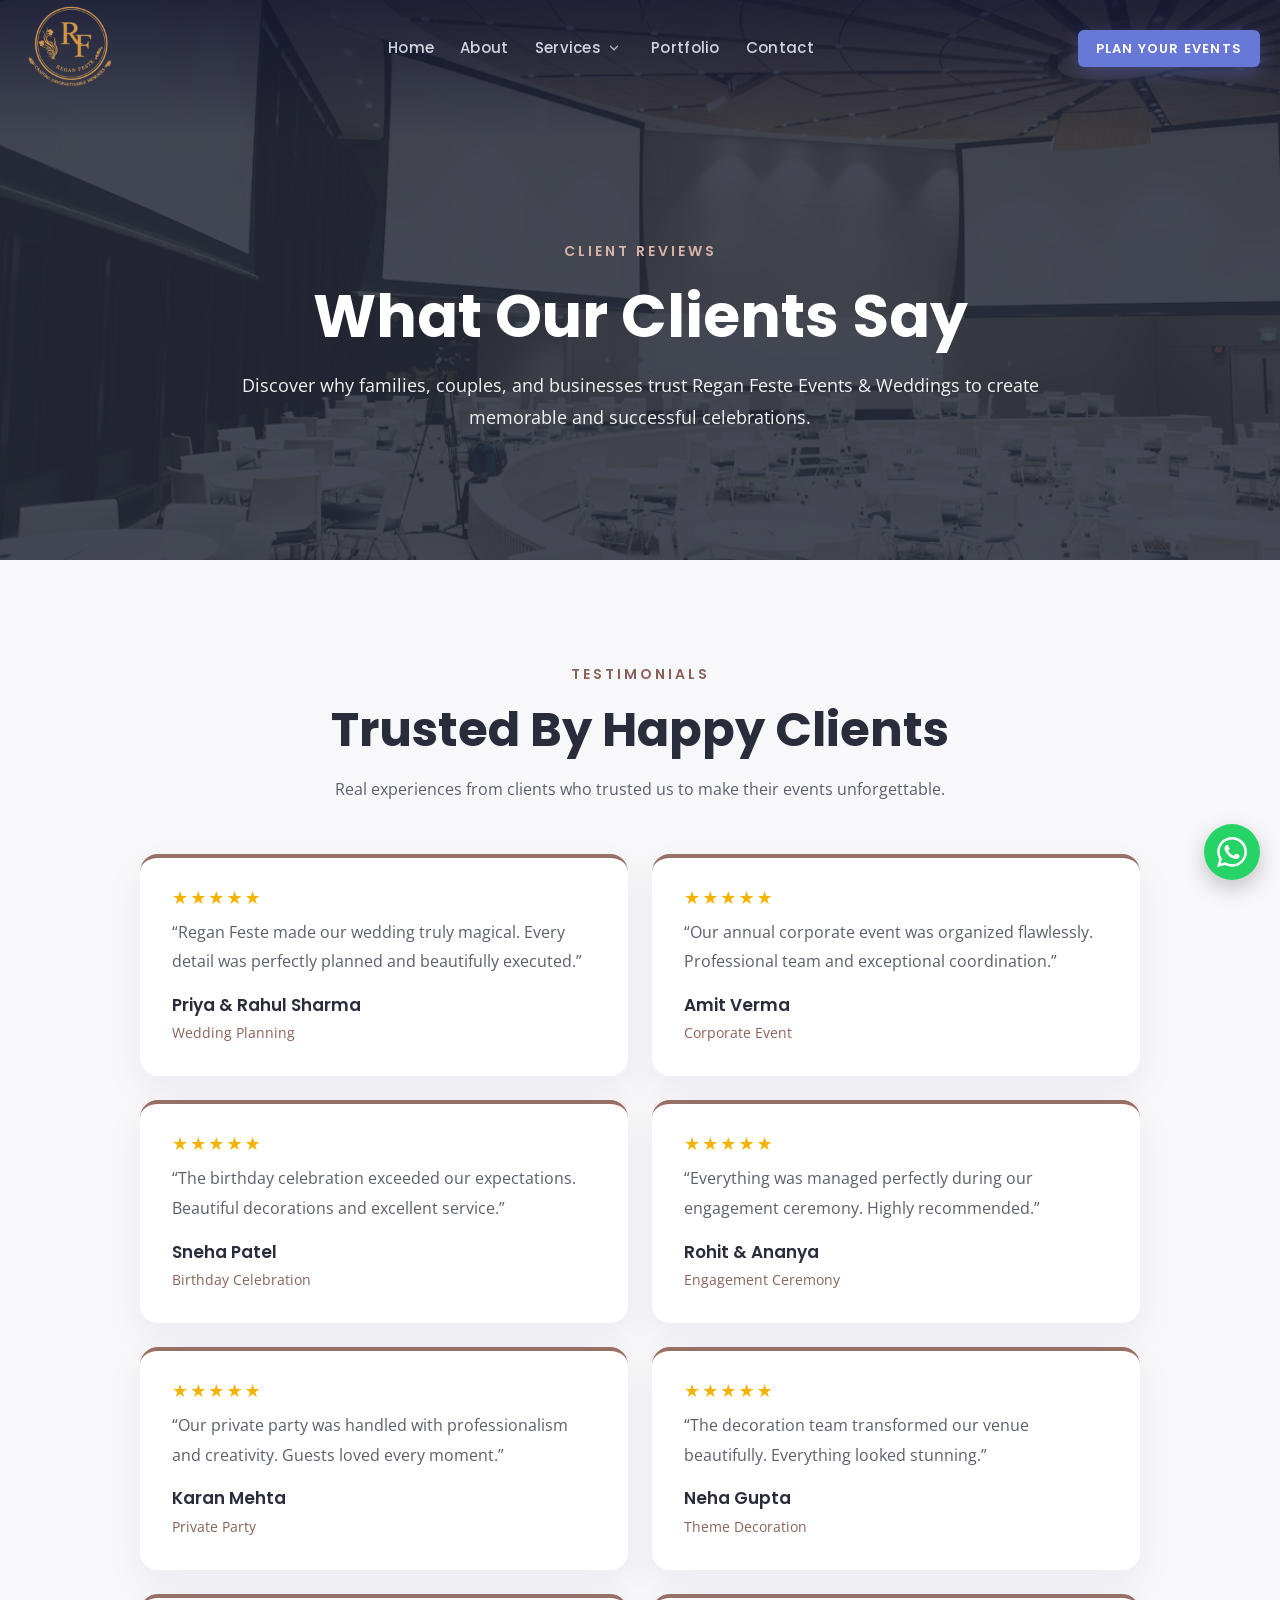
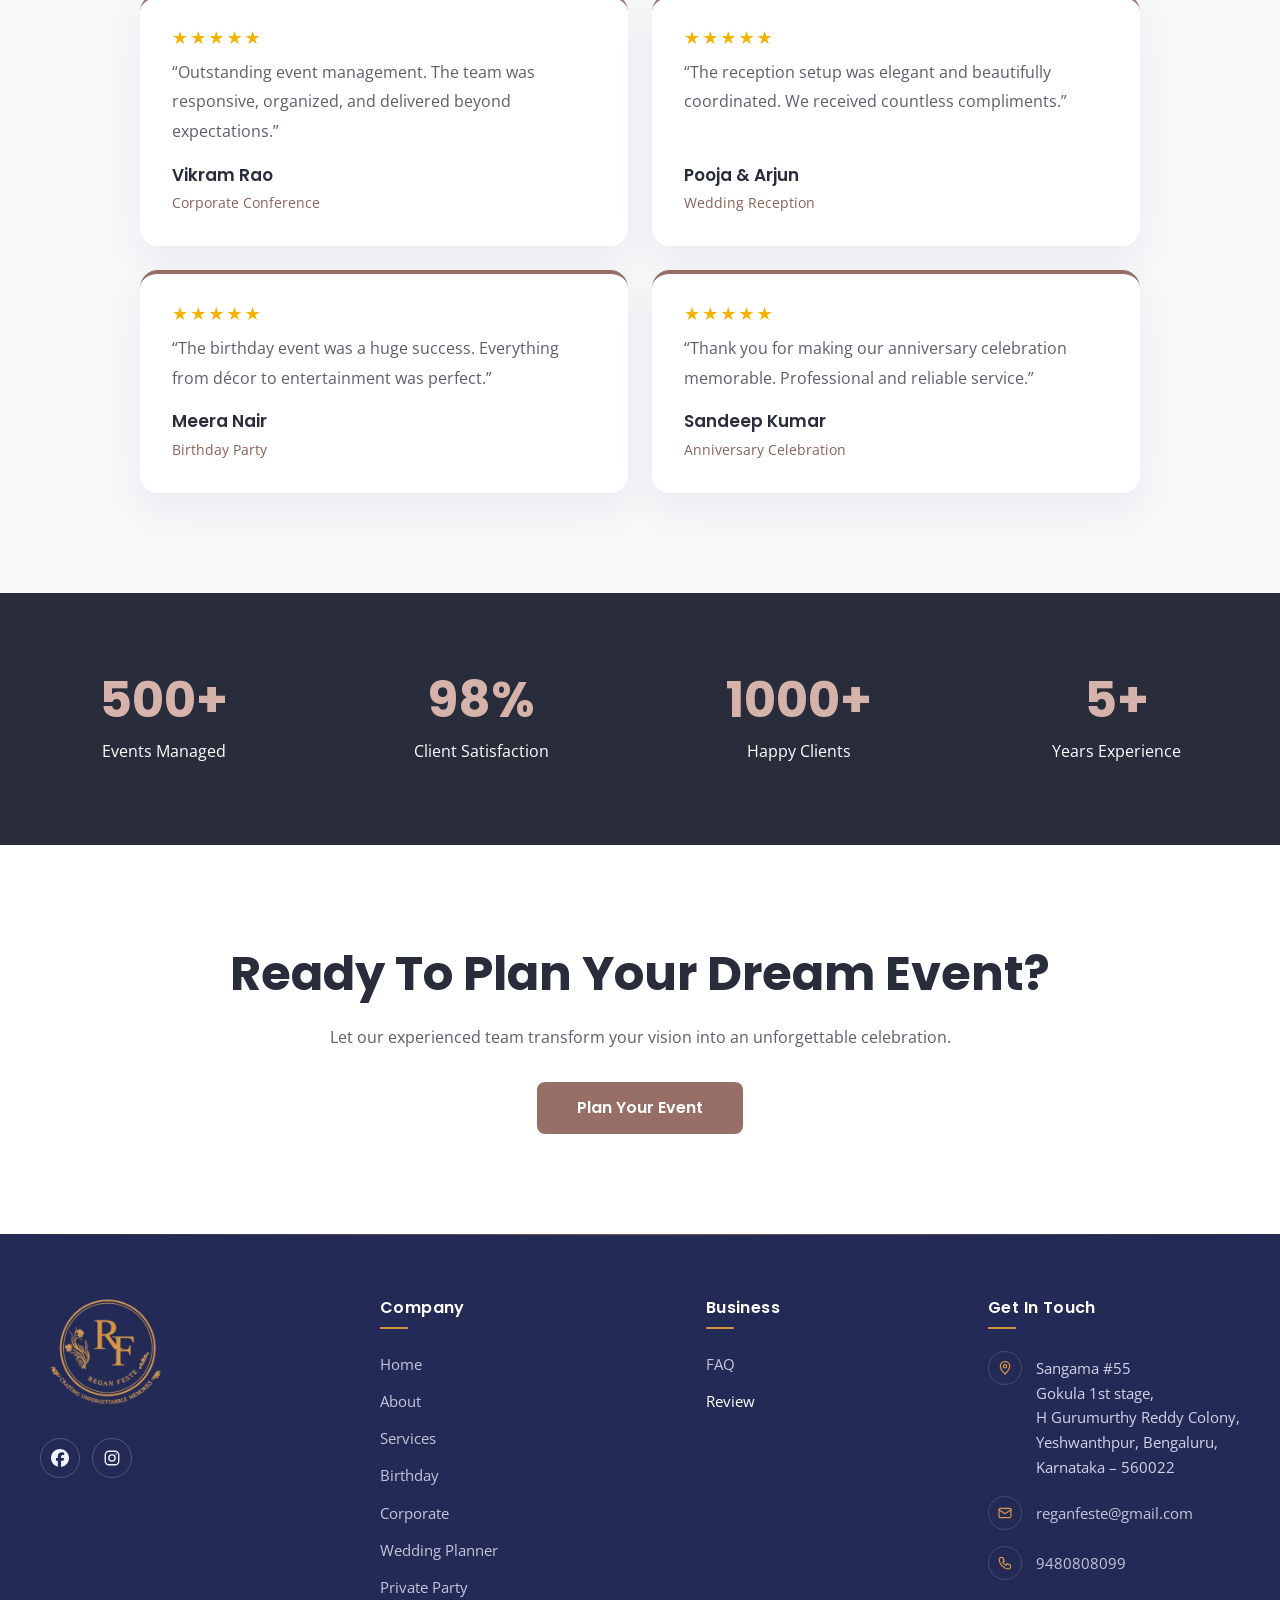
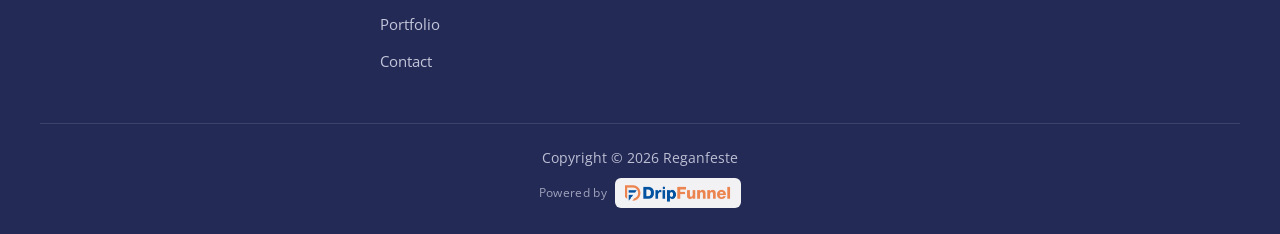
==== commit 6adc276f: "header and footer redesgin" ====
--- a/review-page/index.html
+++ b/review-page/index.html
@@ -64,7 +64,7 @@
         <a class="btn btn-primary nav-cta" href="../contact.html">Plan Your Events</a>
       </nav>
 
-      <button class="nav-toggle" type="button" aria-expanded="false" aria-controls="main-nav" aria-label="Open menu">
+      <button class="nav-toggle" type="button" aria-expanded="false" aria-controls="main-nav" aria-label="Open navigation menu">
         <span></span><span></span><span></span>
       </button>
     </div>
@@ -256,7 +256,7 @@
         <address>
           <p class="contact-line">
             <svg viewBox="0 0 24 24" aria-hidden="true"><path d="M12 21s-7-6.2-7-11.5A7 7 0 0 1 19 9.5C19 14.8 12 21 12 21z"/><circle cx="12" cy="9.5" r="2.5"/></svg>
-            <span>Sangama #55<br>Gokula 1st stage , H Gurumurthy Reddy Colony, Yeshwanthpur, Bengaluru, Karnataka – 560022</span>
+            <span>Sangama #55<br>Gokula 1st stage,<br>H Gurumurthy Reddy Colony,<br>Yeshwanthpur, Bengaluru,<br>Karnataka – 560022</span>
           </p>
           <p class="contact-line">
             <svg viewBox="0 0 24 24" aria-hidden="true"><rect x="3" y="5" width="18" height="14" rx="2"/><path d="M3 7l9 6 9-6"/></svg>
@@ -271,8 +271,15 @@
     </div>
 
     <div class="footer-bottom">
-      <div class="container">
-        <p>Copyright © 2026 Reganfeste | Powered by Reganfeste</p>
+      <div class="container footer-bottom-inner">
+        <p class="copyright">Copyright © 2026 Reganfeste</p>
+        <p class="powered-by">
+          <span>Powered by</span>
+          <a href="https://www.dripfunnel.com/in/" target="_blank" rel="noopener noreferrer" aria-label="DripFunnel">
+            <img src="../assets/logos/dripfunnel-logo.png" width="845" height="143" alt="DripFunnel">
+            <span class="powered-by-name" hidden>DripFunnel</span>
+          </a>
+        </p>
       </div>
     </div>
   </footer>
--- a/css/style.css
+++ b/css/style.css
@@ -4,7 +4,7 @@
    ========================================================= */
 
 :root {
-  --rf-navy: #242a56;        /* hero overlay, footer */
+  --rf-navy: #242a56;        
   --rf-dark: #292c3a;        /* headings, CTA, card overlays */
   --rf-ink: #0e0e30;         /* deepest navy */
   --rf-light: #f8f8fb;       /* soft section background */
@@ -14,6 +14,7 @@
   --rf-accent-soft: #d6b3aa; /* accent for text on dark bg */
   --rf-button: #6878d6;      /* periwinkle header button */
   --rf-button-hover: #4d61d6;
+  --rf-gold: #d99743;        /* logo gold – header accents */
   --rf-whatsapp: #25d366;
   --rf-white: #ffffff;
   --rf-text: #5c5f6b;
@@ -34,7 +35,7 @@
 /* ---------- Base ---------- */
 *, *::before, *::after { box-sizing: border-box; }
 
-html { scroll-behavior: smooth; -webkit-text-size-adjust: 100%; }
+html { scroll-behavior: smooth; scroll-padding-top: 72px; -webkit-text-size-adjust: 100%; }
 
 body {
   margin: 0;
@@ -166,56 +167,101 @@
    HEADER
    ========================================================= */
 .site-header {
-  position: absolute;
+  --header-h: 96px;
+  --logo-w: 112px;
+  position: fixed;
   inset: 0 0 auto 0;
   z-index: 50;
-  padding-top: 14px;
-}
+}
+/* Two stacked backdrops: a soft top gradient over the hero, and a solid navy
+   bar once scrolled. Cross-fading opacity keeps the change smooth. Kept on
+   pseudo-elements so the fixed mobile panel inside isn't re-anchored. */
+.site-header::before,
+.site-header::after {
+  content: "";
+  position: absolute;
+  inset: 0;
+  z-index: -1;
+  pointer-events: none;
+  transition: opacity .35s var(--ease);
+}
+.site-header::before {
+  bottom: -40px;
+  background: linear-gradient(to bottom, rgba(14, 14, 48, .6), rgba(14, 14, 48, 0));
+}
+.site-header::after {
+  opacity: 0;
+  background: rgba(36, 42, 86, .94);
+  box-shadow: 0 1px 0 rgba(239, 242, 255, .08), 0 10px 30px rgba(14, 14, 48, .28);
+  -webkit-backdrop-filter: blur(10px);
+  backdrop-filter: blur(10px);
+}
+/* the solid variant keeps its height, since it sits in the page flow */
+.site-header.is-scrolled:not(.site-header--solid) {
+  --header-h: 72px;
+  --logo-w: 80px;
+}
+.site-header.is-scrolled::before { opacity: 0; }
+.site-header.is-scrolled::after { opacity: 1; }
+
 .header-inner {
   display: flex;
   align-items: center;
-  justify-content: space-between;
-  gap: 24px;
-  max-width: 1400px;
-}
-
-.brand { flex-shrink: 0; display: block; line-height: 0; }
-.brand img { width: 200px; height: auto; }
+  gap: 40px;
+  height: var(--header-h);
+  transition: height .35s var(--ease);
+}
+
+/* The logo PNG is square with transparent padding, so it may overhang the bar slightly */
+.brand { flex-shrink: 0; display: block; line-height: 0; margin-block: -8px; }
+.brand img {
+  width: var(--logo-w);
+  height: auto;
+  transition: width .35s var(--ease);
+}
 
 .main-nav {
+  flex: 1;
   display: flex;
   align-items: center;
-  gap: 40px;
+  justify-content: flex-end;
+  gap: 32px;
 }
 .nav-panel-head { display: none; }
 
+/* centred in the space between the logo and the CTA */
 .nav-list {
   display: flex;
   align-items: center;
   gap: 34px;
+  margin-inline: auto;
 }
 .nav-list > li { position: relative; display: flex; align-items: center; }
 .nav-list > li > a {
   font-family: var(--font-head);
-  font-size: 16px;
+  font-size: 15px;
   font-weight: 500;
-  color: var(--rf-tint);
+  letter-spacing: .3px;
+  color: rgba(239, 242, 255, .85);
   text-decoration: none;
-  padding: 10px 0;
+  padding: 8px 0;
   position: relative;
   transition: color .25s;
 }
 .nav-list > li > a::after {
   content: "";
   position: absolute;
-  left: 0; right: 0; bottom: 4px;
-  height: 2px;
-  background: var(--rf-accent-soft);
+  left: 50%; bottom: 2px;
+  width: 18px;
+  height: 1.5px;
+  margin-left: -9px;
+  border-radius: 2px;
+  background: var(--rf-gold);
   transform: scaleX(0);
-  transform-origin: left;
   transition: transform .3s var(--ease);
 }
 .nav-list > li > a:hover,
+.nav-list > li > a:focus-visible,
 .nav-list > li > a[aria-current="page"] { color: var(--rf-white); }
 .nav-list > li > a:hover::after,
 .nav-list > li > a[aria-current="page"]::after { transform: scaleX(1); }
@@ -223,18 +269,21 @@
 .dropdown-toggle {
   display: inline-grid;
   place-items: center;
-  width: 26px; height: 26px;
+  width: 22px; height: 22px;
   margin-left: 2px;
   padding: 0;
   background: none;
   border: 0;
-  color: var(--rf-tint);
+  color: rgba(239, 242, 255, .7);
   cursor: pointer;
   border-radius: 4px;
-}
+  transition: color .25s;
+}
+.has-dropdown:hover .dropdown-toggle,
+.dropdown-toggle:focus-visible { color: var(--rf-white); }
 .dropdown-toggle svg,
 .nav-close svg {
-  width: 16px; height: 16px;
+  width: 14px; height: 14px;
   fill: none; stroke: currentColor; stroke-width: 2.2; stroke-linecap: round; stroke-linejoin: round;
   transition: transform .3s var(--ease);
 }
@@ -242,61 +291,102 @@
 
 .dropdown {
   position: absolute;
-  top: calc(100% + 6px);
-  left: -18px;
-  min-width: 220px;
-  padding: 10px 0;
+  top: calc(100% + 14px);
+  left: 50%;
+  min-width: 210px;
+  padding: 8px;
   background: var(--rf-white);
   border-radius: 10px;
-  box-shadow: 0 18px 40px rgba(14, 14, 48, .18);
+  box-shadow: 0 1px 0 rgba(14, 14, 48, .04), 0 18px 44px rgba(14, 14, 48, .2);
   opacity: 0;
   visibility: hidden;
-  transform: translateY(8px);
+  transform: translate(-50%, 8px);
   transition: opacity .25s var(--ease), transform .25s var(--ease), visibility .25s;
 }
 .dropdown::before { /* hover bridge so the menu doesn't close in the gap */
   content: "";
   position: absolute;
-  left: 0; right: 0; top: -12px; height: 12px;
+  left: 0; right: 0; top: -18px; height: 18px;
 }
 .dropdown a {
-  display: block;
-  padding: 10px 22px;
+  display: flex;
+  align-items: center;
+  gap: 10px;
+  padding: 10px 14px;
+  border-radius: 6px;
   font-family: var(--font-head);
-  font-size: 15px;
+  font-size: 14px;
   font-weight: 500;
   color: var(--rf-dark);
   text-decoration: none;
-  transition: background-color .2s, color .2s, padding-left .2s;
+  transition: background-color .2s, color .2s;
+}
+.dropdown a::before {
+  content: "";
+  flex-shrink: 0;
+  width: 5px; height: 5px;
+  border-radius: 50%;
+  background: var(--rf-gold);
+  opacity: .35;
+  transition: opacity .2s, transform .2s;
 }
 .dropdown a:hover,
-.dropdown a:focus-visible { background: var(--rf-tint); color: var(--rf-button-hover); padding-left: 26px; outline-offset: -2px; }
+.dropdown a:focus-visible { background: var(--rf-light); color: var(--rf-button-hover); outline-offset: -2px; }
+.dropdown a:hover::before,
+.dropdown a:focus-visible::before { opacity: 1; transform: scale(1.2); }
 
 @media (hover: hover) and (min-width: 1081px) {
-  .has-dropdown:hover .dropdown { opacity: 1; visibility: visible; transform: none; }
-}
-.has-dropdown.is-open .dropdown { opacity: 1; visibility: visible; transform: none; }
-
-.nav-cta { padding: 15px 28px; }
+  .has-dropdown:hover .dropdown { opacity: 1; visibility: visible; transform: translate(-50%, 0); }
+}
+.has-dropdown.is-open .dropdown { opacity: 1; visibility: visible; transform: translate(-50%, 0); }
+
+.nav-cta {
+  flex-shrink: 0;
+  padding: 13px 22px;
+  font-size: 13px;
+  letter-spacing: 1.2px;
+  box-shadow: 0 6px 18px rgba(104, 120, 214, .35);
+}
+.nav-cta:hover {
+  background: var(--rf-button-hover);
+  color: var(--rf-white);
+  transform: translateY(-1px);
+  box-shadow: 0 10px 24px rgba(77, 97, 214, .45);
+}
 
 .nav-toggle {
   display: none;
-  width: 46px; height: 46px;
-  padding: 11px;
-  border: 1px solid rgba(239, 242, 255, .35);
-  border-radius: 10px;
-  background: rgba(36, 42, 86, .35);
+  flex-shrink: 0;
+  width: 44px; height: 44px;
+  margin-left: auto;
+  padding: 0 11px;
+  border: 1px solid rgba(239, 242, 255, .3);
+  border-radius: 8px;
+  background: rgba(14, 14, 48, .25);
   cursor: pointer;
   flex-direction: column;
-  justify-content: space-between;
-}
+  justify-content: center;
+  align-items: flex-end;
+  gap: 5px;
+  transition: background-color .25s, border-color .25s;
+}
+.nav-toggle:hover { background: rgba(239, 242, 255, .1); border-color: rgba(239, 242, 255, .5); }
 .nav-toggle span {
   display: block;
+  width: 20px;
   height: 2px;
   border-radius: 2px;
   background: var(--rf-white);
 }
+.nav-toggle span:nth-child(2) { width: 14px; }
 .nav-backdrop { display: none; }
+
+/* Pages without a photo hero: the header is always solid and stays in flow.
+   Height stays fixed there, otherwise shrinking would shift the content. */
+.site-header--solid { position: sticky; top: 0; }
+.site-header--solid::before { opacity: 0; }
+.site-header--solid::after { opacity: 1; box-shadow: none; }
+.site-header--solid.is-scrolled::after { box-shadow: 0 10px 30px rgba(14, 14, 48, .22); }
 
 /* =========================================================
    HERO
@@ -679,70 +769,141 @@
    FOOTER
    ========================================================= */
 .site-footer {
+  position: relative;
   background: var(--rf-navy);
   color: var(--rf-tint);
-  padding-top: 70px;
+  padding-top: 64px;
+}
+/* faint gold hairline that echoes the header accent */
+.site-footer::before {
+  content: "";
+  position: absolute;
+  inset: 0 0 auto;
+  height: 1px;
+  background: linear-gradient(90deg, transparent, rgba(217, 151, 67, .45), transparent);
 }
 .footer-grid {
   display: grid;
-  grid-template-columns: 1.1fr 1fr .8fr 1.4fr;
-  gap: 40px;
+  /* columns hug their content and share the leftover space evenly */
+  grid-template-columns: repeat(4, auto);
+  justify-content: space-between;
+  gap: 48px;
   max-width: 1200px;
-  padding-bottom: 50px;
-}
-.footer-brand img { width: 170px; height: auto; }
+  padding-bottom: 48px;
+}
+
+.footer-brand { display: flex; flex-direction: column; align-items: flex-start; }
+.footer-brand > a { display: block; line-height: 0; margin-top: -10px; transition: opacity .25s; }
+.footer-brand > a:hover { opacity: .9; }
+.footer-brand img { width: 132px; height: auto; }
 .social { display: flex; gap: 12px; margin-top: 18px; }
 .social a {
   display: grid;
   place-items: center;
   width: 40px; height: 40px;
   border-radius: 50%;
-  border: 1px solid rgba(239, 242, 255, .25);
+  border: 1px solid rgba(239, 242, 255, .22);
   color: var(--rf-tint);
   transition: background-color .25s, color .25s, border-color .25s, transform .25s;
 }
-.social a:hover { background: var(--rf-accent); border-color: var(--rf-accent); color: var(--rf-white); transform: translateY(-2px); }
+.social a:hover,
+.social a:focus-visible { background: rgba(217, 151, 67, .1); border-color: var(--rf-gold); color: var(--rf-gold); transform: translateY(-2px); }
 .social svg { width: 18px; height: 18px; fill: none; stroke: currentColor; stroke-width: 1.8; }
 .social svg.fill { fill: currentColor; stroke: none; }
 .social svg .dot { fill: currentColor; stroke: none; }
 
 .footer-col h2 {
-  font-size: 18px;
+  position: relative;
+  margin-bottom: 22px;
+  padding-bottom: 12px;
+  font-size: 16px;
   font-weight: 600;
-  color: var(--rf-accent-soft);
-  margin-bottom: 20px;
-}
-.footer-col li + li { margin-top: 8px; }
+  letter-spacing: .4px;
+  color: var(--rf-white);
+}
+.footer-col h2::after {
+  content: "";
+  position: absolute;
+  left: 0; bottom: 0;
+  width: 28px; height: 2px;
+  border-radius: 2px;
+  background: var(--rf-gold);
+}
+.footer-col li + li { margin-top: 10px; }
 .footer-col a {
-  color: var(--rf-tint);
-  text-decoration: none;
+  color: rgba(239, 242, 255, .78);
   font-size: 15px;
-  transition: color .2s, padding-left .2s;
-}
-.footer-col ul a:hover { color: var(--rf-white); padding-left: 4px; }
+  text-decoration: underline;
+  text-decoration-color: transparent;
+  text-decoration-thickness: 1px;
+  text-underline-offset: 5px;
+  transition: color .2s, text-decoration-color .2s;
+}
+.footer-col a:hover,
+.footer-col a:focus-visible { color: var(--rf-white); text-decoration-color: var(--rf-gold); }
+.footer-col a[aria-current="page"] { color: var(--rf-white); }
 .footer-col address { font-style: normal; }
 .contact-line {
   display: flex;
-  gap: 12px;
+  align-items: flex-start;
+  gap: 14px;
   font-size: 15px;
-  line-height: 1.7;
-}
-.contact-line + .contact-line { margin-top: 14px; }
+  line-height: 1.65;
+  color: rgba(239, 242, 255, .85);
+}
+.contact-line + .contact-line { margin-top: 16px; }
 .contact-line svg {
   flex-shrink: 0;
-  width: 18px; height: 18px;
-  margin-top: 4px;
-  fill: none; stroke: var(--rf-accent-soft); stroke-width: 1.8; stroke-linecap: round; stroke-linejoin: round;
-}
+  width: 34px; height: 34px;
+  padding: 8px;
+  border: 1px solid rgba(239, 242, 255, .16);
+  border-radius: 50%;
+  fill: none; stroke: var(--rf-gold); stroke-width: 1.8; stroke-linecap: round; stroke-linejoin: round;
+}
+.contact-line > span,
+.contact-line > a { padding-top: 5px; }
 .contact-line a { overflow-wrap: anywhere; }
-.contact-line a:hover { color: var(--rf-white); text-decoration: underline; }
-
-.footer-bottom {
-  border-top: 1px solid rgba(81, 86, 129, .72);
-  padding-block: 26px;
+
+.footer-bottom-inner {
+  display: flex;
+  flex-direction: column;
+  align-items: center;
+  gap: 8px;
+  max-width: 1200px;
+  padding: 22px 0 26px;
+  border-top: 1px solid rgba(239, 242, 255, .12);
   text-align: center;
-  font-size: 14px;
-  color: var(--rf-white);
+}
+.copyright { font-size: 14px; color: rgba(239, 242, 255, .75); }
+.powered-by {
+  display: inline-flex;
+  align-items: center;
+  gap: 8px;
+  font-size: 12px;
+  letter-spacing: .3px;
+  color: rgba(239, 242, 255, .6);
+}
+/* light chip: the logo's dark blue would vanish on the navy footer */
+.powered-by a {
+  display: inline-flex;
+  align-items: center;
+  padding: 6px 10px;
+  border-radius: 6px;
+  background: rgba(255, 255, 255, .94);
+  text-decoration: none;
+  transition: background-color .2s, transform .2s, box-shadow .2s;
+}
+.powered-by a:hover,
+.powered-by a:focus-visible { background: var(--rf-white); transform: translateY(-1px); box-shadow: 0 6px 16px rgba(14, 14, 48, .3); }
+.powered-by [hidden] { display: none; }
+.powered-by img { display: block; height: 18px; width: auto; max-width: 120px; object-fit: contain; }
+/* shown by script.js only if the logo file fails to load */
+.powered-by-name {
+  font-family: var(--font-head);
+  font-size: 13px;
+  font-weight: 600;
+  letter-spacing: .2px;
+  color: var(--rf-navy);
 }
 
 /* =========================================================
@@ -783,19 +944,22 @@
    ========================================================= */
 @media (min-width: 1600px) {
   .container { max-width: 1360px; }
-  .brand img { width: 230px; }
-}
-
-@media (max-width: 1280px) {
-  .brand img { width: 170px; }
+  .site-header { --header-h: 104px; --logo-w: 120px; }
+}
+
+@media (min-width: 1081px) and (max-width: 1280px) {
+  .site-header { --logo-w: 100px; }
+  .header-inner { gap: 28px; }
+  .main-nav { gap: 24px; }
   .nav-list { gap: 26px; }
-  .main-nav { gap: 30px; }
+  .nav-cta { padding: 12px 18px; }
 }
 
 /* ---- Collapsed navigation ---- */
 @media (max-width: 1080px) {
-  .site-header { padding-top: 10px; }
-  .brand img { width: 120px; }
+  .site-header { --header-h: 76px; --logo-w: 88px; }
+  .site-header.is-scrolled:not(.site-header--solid) { --header-h: 64px; --logo-w: 68px; }
+  .brand { margin-block: -6px; }
 
   .nav-toggle { display: flex; }
 
@@ -806,6 +970,7 @@
     width: min(380px, 100%);
     flex-direction: column;
     align-items: stretch;
+    justify-content: flex-start;
     gap: 0;
     padding: 20px 24px 32px;
     background: var(--rf-navy);
@@ -835,14 +1000,16 @@
   }
   .nav-close svg { width: 20px; height: 20px; }
 
-  .nav-list { flex-direction: column; align-items: stretch; gap: 0; }
+  .nav-list { flex-direction: column; align-items: stretch; gap: 0; margin-inline: 0; }
   .nav-list > li {
     flex-wrap: wrap;
     border-bottom: 1px solid rgba(239, 242, 255, .12);
   }
   .nav-list > li > a { flex: 1; padding: 15px 0; font-size: 17px; }
   .nav-list > li > a::after { display: none; }
-  .dropdown-toggle { width: 44px; height: 44px; }
+  .main-nav .nav-list > li > a[aria-current="page"],
+  .main-nav .nav-list > li > a.is-current { color: var(--rf-gold); }
+  .dropdown-toggle { width: 44px; height: 44px; color: var(--rf-tint); }
   .dropdown-toggle svg { width: 18px; height: 18px; }
 
   .dropdown {
@@ -859,9 +1026,9 @@
     display: none;
   }
   .dropdown::before { display: none; }
-  .has-dropdown.is-open .dropdown { display: block; padding-bottom: 10px; }
-  .dropdown a { color: var(--rf-tint); padding: 10px 0 10px 18px; font-size: 15px; }
-  .dropdown a:hover, .dropdown a:focus-visible { background: rgba(255, 255, 255, .06); color: var(--rf-white); padding-left: 22px; }
+  .has-dropdown.is-open .dropdown { display: block; padding-bottom: 10px; transform: none; }
+  .dropdown a { color: var(--rf-tint); padding: 11px 12px 11px 14px; font-size: 15px; }
+  .dropdown a:hover, .dropdown a:focus-visible { background: rgba(255, 255, 255, .06); color: var(--rf-white); }
 
   .nav-cta { margin-top: 28px; width: 100%; }
 
@@ -890,14 +1057,16 @@
   .testimonial-hero h2 { font-size: 44px; }
   .cta h2 { font-size: 34px; }
   .leaders { gap: 40px; }
-  .footer-grid { grid-template-columns: 1fr 1fr; gap: 40px 30px; }
+  /* brand becomes a full-width row, the three link/contact columns sit below */
+  .footer-grid { grid-template-columns: repeat(3, auto); gap: 36px 32px; padding-bottom: 44px; }
+  .footer-brand { grid-column: 1 / -1; flex-direction: row; align-items: center; justify-content: space-between; }
+  .footer-brand .social { margin-top: 0; }
 }
 
 @media (max-width: 767px) {
   :root { --section-y: 64px; }
   .container { width: calc(100% - 30px); }
 
-  .brand img { width: 96px; }
   .hero-content { padding-top: 150px; padding-bottom: 80px; }
   .hero-text { line-height: 1.75; }
 
@@ -931,9 +1100,18 @@
   .form-card h2 { font-size: 28px; }
   .form-row { grid-template-columns: 1fr; }
 
-  .site-footer { padding-top: 56px; }
-  .footer-grid { grid-template-columns: 1fr; gap: 34px; }
-  .footer-brand img { width: 140px; }
+  .site-footer { padding-top: 52px; }
+  /* Company and Business side by side keeps the stacked footer compact */
+  .footer-grid { grid-template-columns: 1fr 1fr; justify-content: stretch; gap: 36px 16px; padding-bottom: 40px; text-align: center; }
+  .footer-grid > :last-child { grid-column: 1 / -1; }
+  .footer-brand { flex-direction: column; justify-content: flex-start; }
+  .footer-brand .social { margin-top: 18px; }
+  .footer-brand img { width: 120px; }
+  .footer-col h2 { margin-bottom: 18px; }
+  .footer-col h2::after { left: 50%; margin-left: -14px; }
+  /* centred block, but the address itself stays left-aligned for readability */
+  .footer-col address { display: inline-block; text-align: left; }
+  .footer-bottom-inner { padding-top: 20px; }
 
   .whatsapp-float { right: 16px; bottom: 16px; width: 52px; height: 52px; }
   .whatsapp-float svg { width: 28px; height: 28px; }
@@ -1440,6 +1618,7 @@
 .nav-list > li > a.is-current { color: var(--rf-white); }
 .nav-list > li > a.is-current::after { transform: scaleX(1); }
 .dropdown a[aria-current="page"] { color: var(--rf-button-hover); background: var(--rf-tint); }
+.dropdown a[aria-current="page"]::before { opacity: 1; }
 
 .service-hero {
   position: relative;
@@ -1616,13 +1795,6 @@
    FAQ PAGE
    Values follow the live /faq/ page styles
    ========================================================= */
-/* no photo hero here, so the overlaid header gets the footer navy */
-.site-header--solid {
-  position: relative;
-  padding-bottom: 14px;
-  background: var(--rf-navy);
-}
-
 .faq-section { padding: 80px 0 90px; background: var(--rf-light); }
 .faq-header { margin-bottom: 50px; }
 .faq-header h1 {
